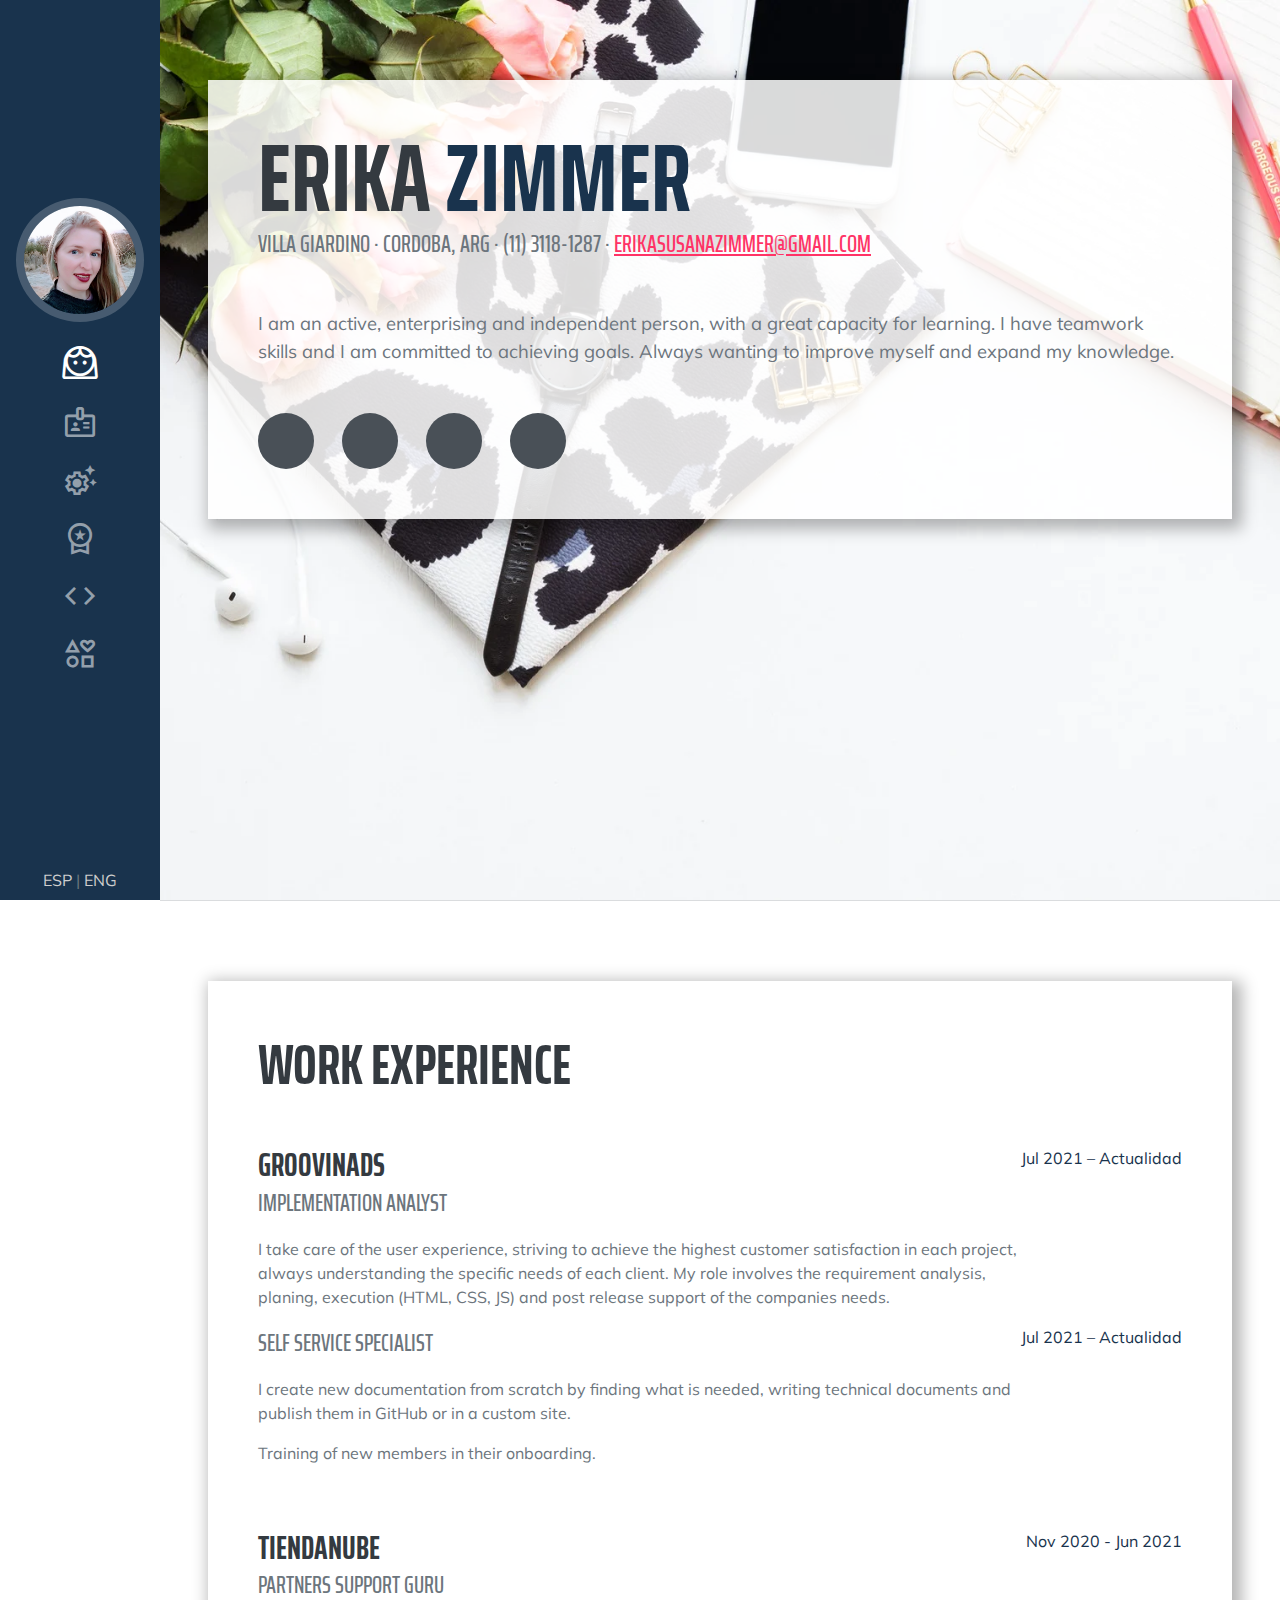
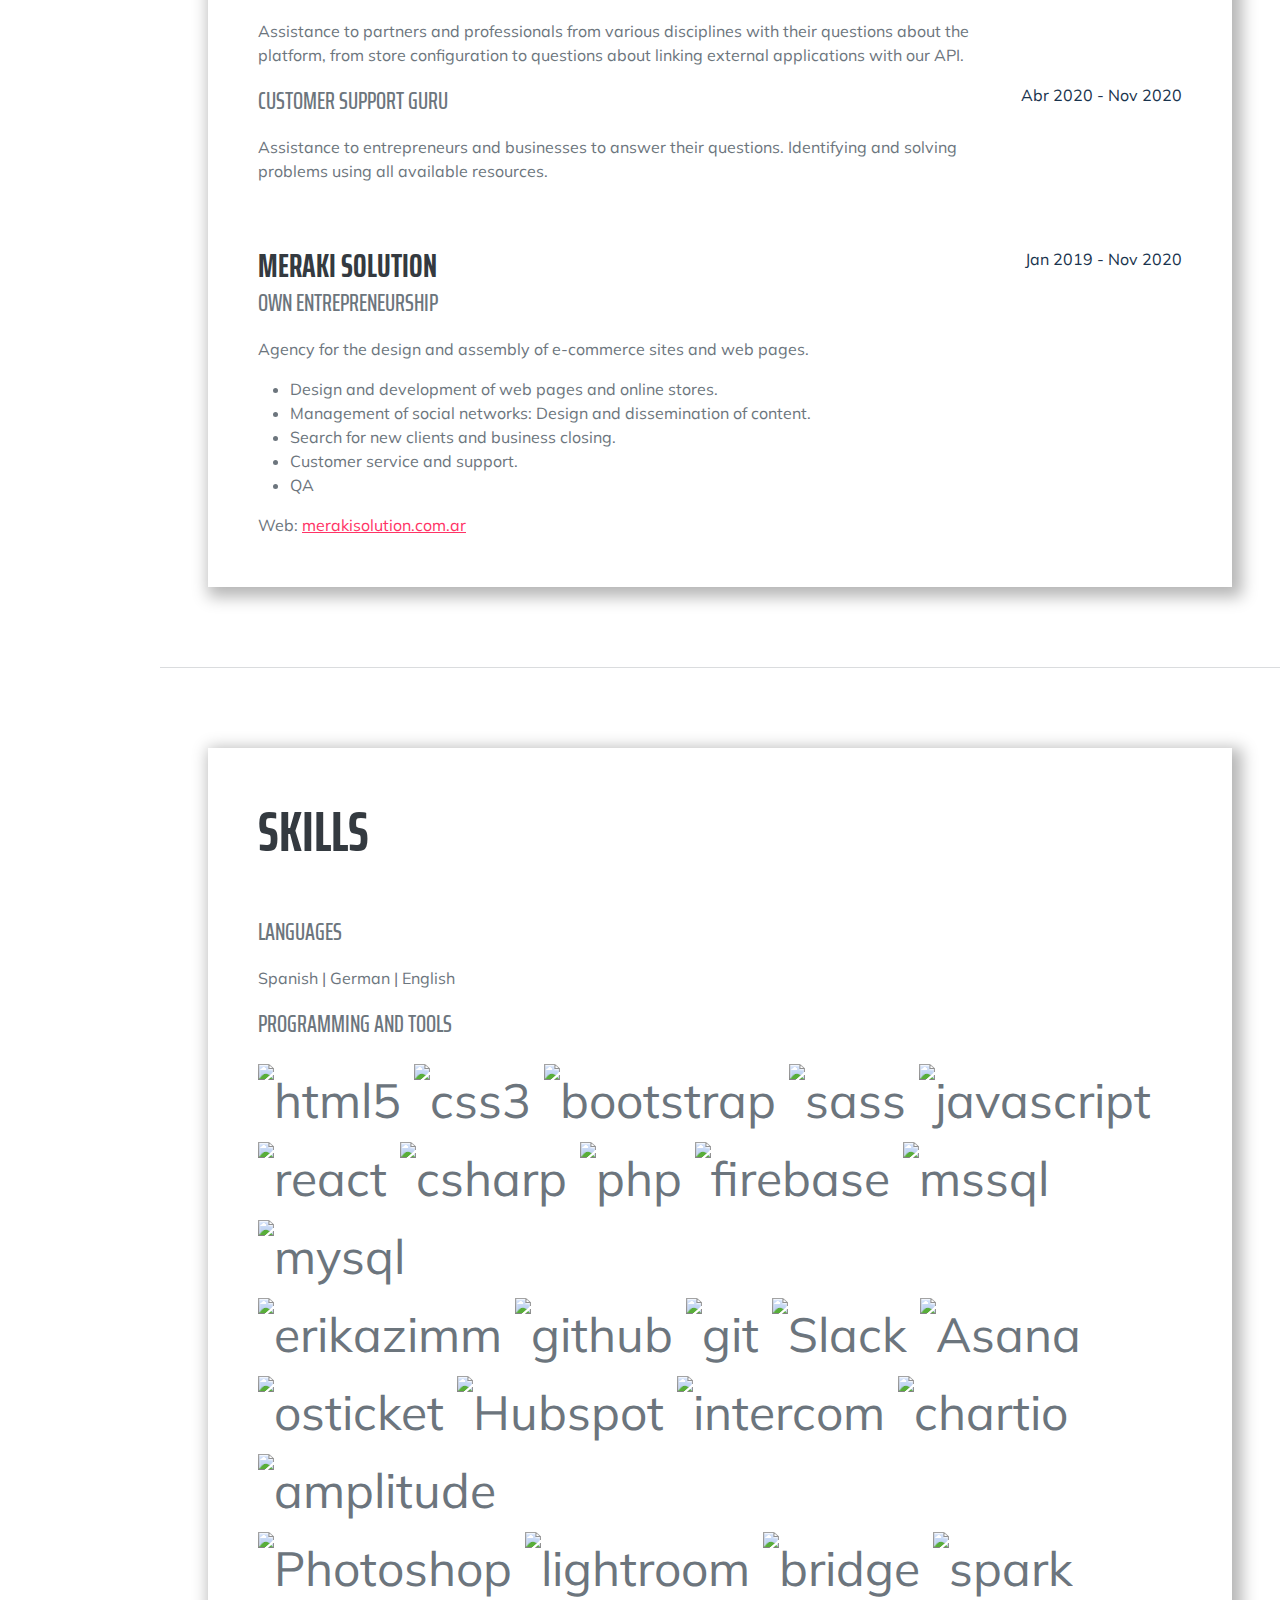
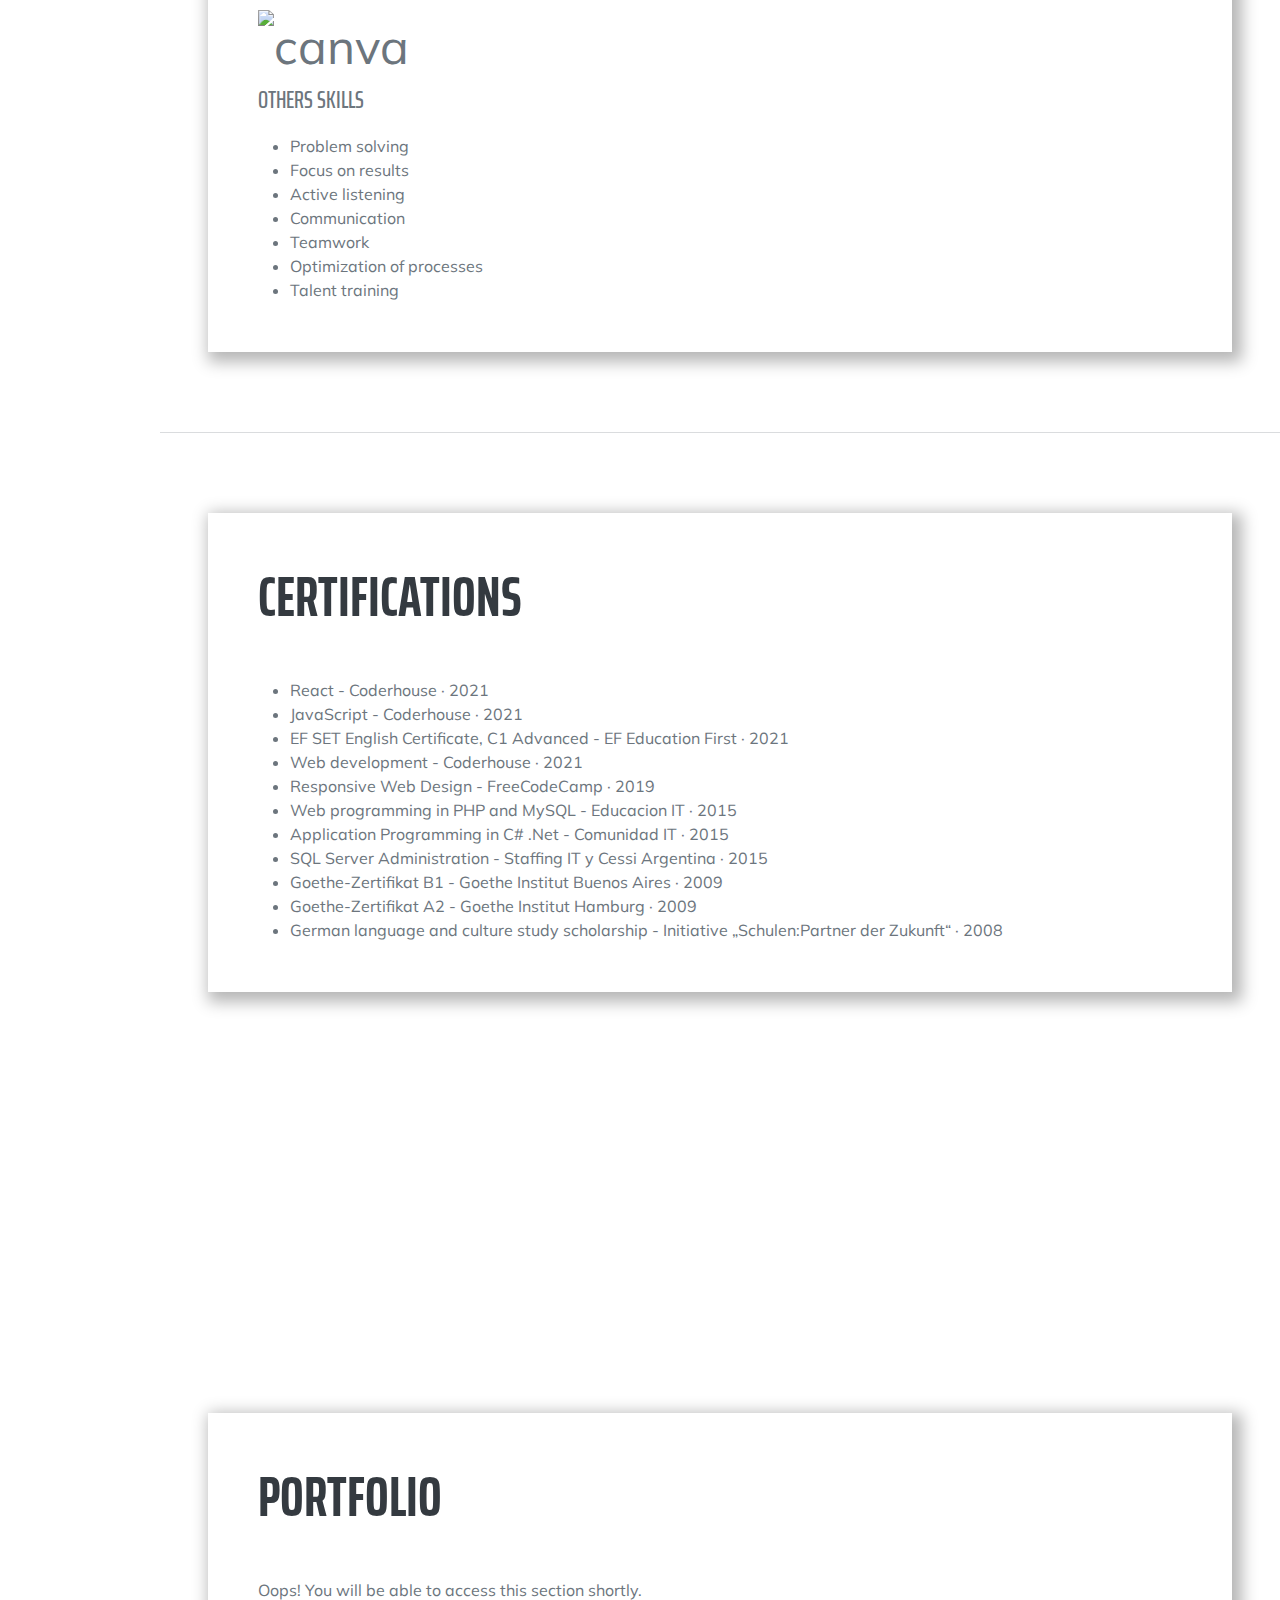
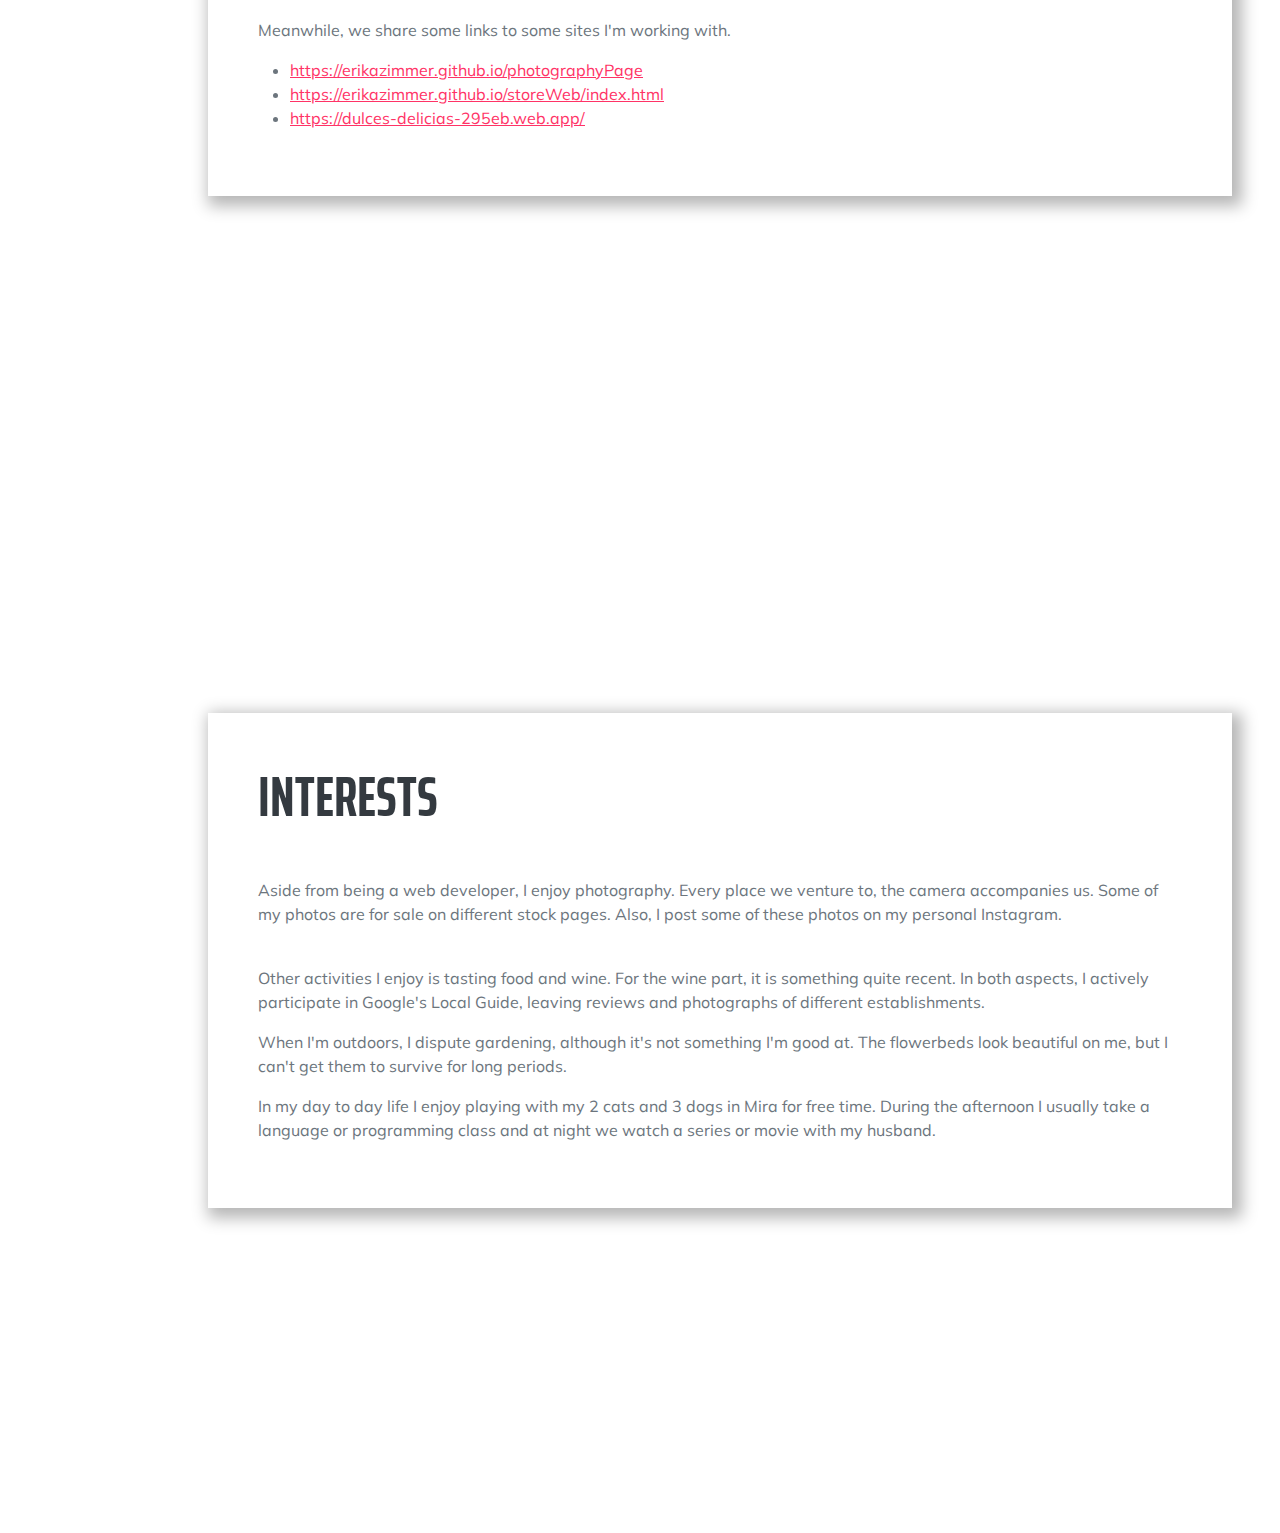
==== index-eng.html @ 63c05458 "Creando el proyecto" ====
<!DOCTYPE html>
<html lang="en">
    <head>
        <meta charset="utf-8" />
        <meta name="viewport" content="width=device-width, initial-scale=1, shrink-to-fit=no" />
        <meta name="description" content="" />
        <meta name="author" content="" />
        <title>Erika Zimmer Resume</title>
        <link rel="icon" type="image/x-icon" href="assets/img/favicon.ico" />
        <!-- Font Awesome icons (free version)-->
        <script src="https://use.fontawesome.com/releases/v6.1.0/js/all.js" crossorigin="anonymous"></script>
        <!-- Google fonts-->
        <link href="https://fonts.googleapis.com/css?family=Saira+Extra+Condensed:500,700" rel="stylesheet" type="text/css" />
        <link href="https://fonts.googleapis.com/css?family=Muli:400,400i,800,800i" rel="stylesheet" type="text/css" />
        <!-- Core theme CSS (includes Bootstrap)-->
        <link href="https://cdn.jsdelivr.net/npm/bootstrap@5.0.2/dist/css/bootstrap.min.css" rel="stylesheet" integrity="sha384-EVSTQN3/azprG1Anm3QDgpJLIm9Nao0Yz1ztcQTwFspd3yD65VohhpuuCOmLASjC" crossorigin="anonymous">
        <link href="css/styles.css" rel="stylesheet" />
        <!-- Google Material Symbols -->
        <link rel="stylesheet" href="https://fonts.googleapis.com/css2?family=Material+Symbols+Outlined:opsz,wght,FILL,GRAD@20..48,100..700,0..1,-50..200" />
    </head>
    <body id="page-top">
        <!-- Navigation-->
        <nav class="navbar navbar-expand-lg navbar-dark bg-primary fixed-top" id="sideNav">
            <a class="navbar-brand js-scroll-trigger" href="#page-top">
                <span class="d-block d-lg-none">Erika Zimmer</span>
                <span class="d-none d-lg-block"><img class="img-fluid img-profile rounded-circle mx-auto mb-2" src="assets/img/profile.jpg" alt="..." /></span>
            </a>
            <button class="navbar-toggler" type="button" data-bs-toggle="collapse" data-bs-target="#navbarResponsive" aria-controls="navbarResponsive" aria-expanded="false" aria-label="Toggle navigation"><span class="navbar-toggler-icon"></span></button>
            <div class="collapse navbar-collapse" id="navbarResponsive">
                <ul class="navbar-nav">
                    <li class="nav-item "><a class="nav-link js-scroll-trigger" href="#about">
                        <span class="material-symbols-outlined " alt="Sobre mi" data-bs-toggle="tooltip" data-bs-placement="right" title="Principal info">face_3</span>
                    </a></li>
                    <li class="nav-item"><a class="nav-link js-scroll-trigger" href="#experience">
                        <span class="material-symbols-outlined" alt="Experiencia" data-bs-toggle="tooltip" data-bs-placement="right" title="Experiencia">badge</span>
                    </a></li>
                    <li class="nav-item"><a class="nav-link js-scroll-trigger" href="#skills">
                        <span class="material-symbols-outlined" alt="Skills" data-bs-toggle="tooltip" data-bs-placement="right" title="Skills">settings_suggest</span>
                    </a></li>
                    <li class="nav-item"><a class="nav-link js-scroll-trigger" href="#awards">
                        <span class="material-symbols-outlined" alt="Certificaciones" data-bs-toggle="tooltip" data-bs-placement="right" title="Certificaciones">workspace_premium</span>
                    </a></li>
                    <li class="nav-item"><a class="nav-link js-scroll-trigger" href="#portfolio">
                        <span class="material-symbols-outlined" alt="Portfolio" data-bs-toggle="tooltip" data-bs-placement="right" title="Portfolio">code</span>
                    </a></li>
                    <li class="nav-item"><a class="nav-link js-scroll-trigger" href="#interests">
                        <span class="material-symbols-outlined" alt="Intereses" data-bs-toggle="tooltip" data-bs-placement="right" title="Intereses">interests</span>
                    </a></li>
                </ul>
            </div>
            <div><a class="languageLink" href="../index.html">ESP</a> | <a class="languageLink" href="index-eng.html">ENG</a></div>
        </nav>
        <!-- Page Content-->
        <div class="container-fluid p-0">
            <!-- About-->
            <section class="resume-section" id="about">
                <div class="resume-section-content">
                    <h1 class="mb-0">
                        Erika
                        <span class="text-primary">Zimmer</span>
                    </h1>
                    <div class="subheading mb-5">
                        Villa Giardino · Cordoba, ARG · (11) 3118-1287 ·
                        <a href="mailto:name@email.com">erikasusanazimmer@gmail.com</a>
                    </div>
                    <p class="lead mb-5">I am an active, enterprising and independent person, with a great capacity for learning. I have teamwork skills and I am committed to achieving goals. Always wanting to improve myself and expand my knowledge.</p>
                    <div class="social-icons">
                        <a class="social-icon" href="https://www.linkedin.com/in/erika-zimmer-132949a2/" target="_blank"><i class="fab fa-linkedin-in"></i></a>
                        <a class="social-icon" href="https://github.com/ErikaZimmer" target="_blank"><i class="fab fa-github"></i></a>
                        <a class="social-icon" href="https://www.facebook.com/erikazimm" target="_blank"><i class="fab fa-facebook-f"></i></a>
                        <a class="social-icon" href="https://www.instagram.com/zimmererika/" target="_blank"><i class="fab fa-instagram"></i></a>
                    </div>
                </div>
            </section>
            <hr class="m-0" />
            <!-- Experience-->
            <section class="resume-section" id="experience">
                <div class="resume-section-content">
                    <h2 class="mb-5">Work experience</h2>
                    <div class="d-flex flex-column flex-md-row justify-content-between">
                        <div class="flex-grow-1">
                            <h3 class="mb-0">GroovinAds </h3>
                            <div class="subheading mb-3">Implementation Analyst</div>
                            <p>I take care of the user experience, striving to achieve the highest customer satisfaction in each project, always understanding the specific needs of each client. My role involves the requirement analysis, planing, execution (HTML, CSS, JS) and post release support of the companies needs. </p>
                        </div>
                        <div class="flex-shrink-0"><span class="text-primary">Jul 2021 – Actualidad</span></div>
                    </div>
                    <div class="d-flex flex-column flex-md-row justify-content-between mb-5">
                        <div class="flex-grow-1">
                            <div class="subheading mb-3">Self Service Specialist</div>
                            <p>I create new documentation from scratch by finding what is needed, writing technical documents and publish them in GitHub or in a custom site. </p>
                            <p>Training of new members in their onboarding.</p>
                        </div>
                        <div class="flex-shrink-0"><span class="text-primary">Jul 2021 – Actualidad</span></div>
                    </div>
                    <div class="d-flex flex-column flex-md-row justify-content-between">
                        <div class="flex-grow-1">
                            <h3 class="mb-0">Tiendanube</h3>
                            <div class="subheading mb-3">Partners Support Guru</div>
                            <p>Assistance to partners and professionals from various disciplines with their questions about the platform, from store configuration to questions about linking external applications with our API.</p>
                        </div>
                        <div class="flex-shrink-0"><span class="text-primary">Nov 2020 - Jun 2021</span></div>
                    </div>
                    <div class="d-flex flex-column flex-md-row justify-content-between mb-5">
                        <div class="flex-grow-1">
                            <div class="subheading mb-3">Customer Support Guru</div>
                            <p>Assistance to entrepreneurs and businesses to answer their questions. Identifying and solving problems using all available resources.</p>
                        </div>
                        <div class="flex-shrink-0"><span class="text-primary">Abr 2020 - Nov 2020</span></div>
                    </div>
                    <div class="d-flex flex-column flex-md-row justify-content-between">
                        <div class="flex-grow-1">
                            <h3 class="mb-0">Meraki Solution</h3>
                            <div class="subheading mb-3">Own entrepreneurship</div>
                            <p>Agency for the design and assembly of e-commerce sites and web pages.</p>
                            <ul>
                                <li>Design and development of web pages and online stores.</li>
                                <li>Management of social networks: Design and dissemination of content.</li>
                                <li>Search for new clients and business closing.</li>
                                <li>Customer service and support.</li>
                                <li>QA</li>
                            </ul>
                            <span>Web: <a href="https://www.merakisolution.com.ar/" target="_blank">merakisolution.com.ar</a></span>
                        </div>
                        <div class="flex-shrink-0"><span class="text-primary">Jan 2019 - Nov 2020</span></div>
                    </div>
                </div>
            </section>
            <hr class="m-0" />
            <!-- Skills-->
            <section class="resume-section" id="skills">
                <div class="resume-section-content">
                    <h2 class="mb-5">Skills</h2>
                    <div class="subheading mb-3">Languages</div>
                        <ul class="list-inline">
                            <p>Spanish | German | English</p>
                        </ul>
                    <div class="subheading mb-3">Programming and tools</div>
                    <div class="list-inline dev-icons">
                        <img src="https://raw.githubusercontent.com/devicons/devicon/master/icons/html5/html5-original-wordmark.svg" alt="html5" width="40" height="40"/>
                        <img src="https://raw.githubusercontent.com/devicons/devicon/master/icons/css3/css3-original-wordmark.svg" alt="css3" width="40" height="40"/>
                        <img src="https://raw.githubusercontent.com/devicons/devicon/master/icons/bootstrap/bootstrap-plain-wordmark.svg" alt="bootstrap" width="40" height="40"/>
                        <img src="https://raw.githubusercontent.com/devicons/devicon/master/icons/sass/sass-original.svg" alt="sass" width="40" height="40"/>
                        <img src="https://raw.githubusercontent.com/devicons/devicon/master/icons/javascript/javascript-original.svg" alt="javascript" width="40" height="40"/>
                        <img src="https://raw.githubusercontent.com/devicons/devicon/master/icons/react/react-original-wordmark.svg" alt="react" width="40" height="40"/> 
                        <img src="https://raw.githubusercontent.com/devicons/devicon/master/icons/csharp/csharp-original.svg" alt="csharp" width="40" height="40"/> 
                        <img src="https://raw.githubusercontent.com/devicons/devicon/master/icons/php/php-original.svg" alt="php" width="40" height="40"/> 
                        <img src="https://www.vectorlogo.zone/logos/firebase/firebase-icon.svg" alt="firebase" width="40" height="40"/> 
                        <img src="https://www.svgrepo.com/show/303229/microsoft-sql-server-logo.svg" alt="mssql" width="40" height="40"/> 
                        <img src="https://raw.githubusercontent.com/devicons/devicon/master/icons/mysql/mysql-original-wordmark.svg" alt="mysql" width="40" height="40"/> 
                        <br>
                        <img src="https://raw.githubusercontent.com/rahuldkjain/github-profile-readme-generator/master/src/images/icons/Social/codepen.svg" alt="erikazimm" height="40" width="40" />
                        <img src="https://user-images.githubusercontent.com/55201104/174332607-f4aaa646-4726-458a-bdec-981291ec9544.png" alt="github" width="40" height="40"/> 
                        <img src="https://www.vectorlogo.zone/logos/git-scm/git-scm-icon.svg" alt="git" width="40" height="40"/> 
                        <img src="https://a.slack-edge.com/80588/marketing/img/icons/icon_slack_hash_colored.png" alt="Slack" width="40" height="40"/> 
                        <img src="https://avatars.slack-edge.com/2021-11-01/2672890963171_7010e3c61fd59a0e601c_512.png" alt="Asana" width="40" height="40"/> 
                        <img src="https://pbs.twimg.com/profile_images/576199903421931520/iO20RxoP_400x400.png" alt="osticket" width="40" height="40"/> 
                        <img src="https://assets-global.website-files.com/6030eb20edb267a2d11d31f6/607d2a9a1c6cc6351c0f218c_hubspot-1.svg" alt="Hubspot" width="40" height="40"/> 
                        <img src="https://www.intercom.com/_next/static/images/intercom-logo-7b36b3b2916d7eaacad8cbcec92ead24.png" alt="intercom" width="40" height="40"/> 
                        <img src="http://chartio.com/logo/icon.svg" alt="chartio" width="40" height="40"/> 
                        <img src="https://www.martechforum.com/wp-content/uploads/2016/10/amplitude-300x300.png" alt="amplitude" width="40" height="40"/> 
                        <br>
                        <img src="https://user-images.githubusercontent.com/55201104/174332644-3e0d1370-39b9-4473-90ac-2a3789a02784.png" alt="Photoshop" width="40" height="40"/> 
                        <img src="https://user-images.githubusercontent.com/55201104/174332795-9bb3ec1d-d06d-44dd-b03d-c94a73b13362.png" alt="lightroom" width="40" height="40"/> 
                        <img src="https://user-images.githubusercontent.com/55201104/174332849-b6282ac0-e4cb-47b5-b572-b6460fbb8d1d.png" alt="bridge" width="40" height="40"/> 
                        <img src="https://user-images.githubusercontent.com/55201104/174332922-a31c4aea-6821-4806-871d-4162dddf47d5.png" alt="spark" width="40" height="40"/> 
                        <img src="https://static.canva.com/static/images/android-192x192-2.png" alt="canva" width="40" height="40"/> 
                    </div>
                    <div class="subheading mb-3">Others Skills</div>
                    <ul class="fa-ul mb-0">
                        <li>
                            <span class="fa-li"><i class="fas fa-check"></i></span>
                            Problem solving
                        </li>
                        <li>
                            <span class="fa-li"><i class="fas fa-check"></i></span>
                            Focus on results
                        </li>
                        <li>
                            <span class="fa-li"><i class="fas fa-check"></i></span>
                            Active listening
                        </li>
                        <li>
                            <span class="fa-li"><i class="fas fa-check"></i></span>
                            Communication
                        </li>
                        <li>
                            <span class="fa-li"><i class="fas fa-check"></i></span>
                            Teamwork
                        </li>
                        <li>
                            <span class="fa-li"><i class="fas fa-check"></i></span>
                            Optimization of processes
                        </li>
                        <li>
                            <span class="fa-li"><i class="fas fa-check"></i></span>
                            Talent training
                        </li>
                    </ul>
                </div>
            </section>
            <hr class="m-0" />
            <!-- Awards-->
            <section class="resume-section" id="awards">
                <div class="resume-section-content">
                    <h2 class="mb-5">Certifications</h2>
                    <ul class="fa-ul mb-0">
                        </li>
                        <li>
                            <span class="fa-li"><i class="fas fa-trophy text-warning"></i></span>
                            React - Coderhouse · 2021 
                        </li>
                        <li>
                            <span class="fa-li"><i class="fas fa-trophy text-warning"></i></span>
                            JavaScript - Coderhouse · 2021 
                        </li>
                        <li>
                            <span class="fa-li"><i class="fas fa-trophy text-warning"></i></span>
                            EF SET English Certificate, C1 Advanced - EF Education First · 2021
                        </li>
                        <li>
                            <span class="fa-li"><i class="fas fa-trophy text-warning"></i></span>
                            Web development - Coderhouse · 2021 
                        </li>
                        <li>
                            <span class="fa-li"><i class="fas fa-trophy text-warning"></i></span>
                            Responsive Web Design - FreeCodeCamp · 2019
                        </li>
                        <li>
                            <span class="fa-li"><i class="fas fa-trophy text-warning"></i></span>
                            Web programming in PHP and MySQL - Educacion IT · 2015
                        </li>
                        <li>
                            <span class="fa-li"><i class="fas fa-trophy text-warning"></i></span>
                            Application Programming in C# .Net - Comunidad IT · 2015
                        </li>
                        <li>
                            <span class="fa-li"><i class="fas fa-trophy text-warning"></i></span>
                            SQL Server Administration - Staffing IT y Cessi Argentina · 2015
                        </li>
                        <li>
                            <span class="fa-li"><i class="fas fa-trophy text-warning"></i></span>
                            Goethe-Zertifikat B1 - Goethe Institut Buenos Aires · 2009
                        </li>
                        <li>
                            <span class="fa-li"><i class="fas fa-trophy text-warning"></i></span>
                            Goethe-Zertifikat A2 - Goethe Institut Hamburg · 2009
                        </li>
                        <li>
                            <span class="fa-li"><i class="fas fa-trophy text-warning"></i></span>
                            German language and culture study scholarship - Initiative „Schulen:Partner der Zukunft“ · 2008
                        </li>
                    </ul>
                </div>
            </section>
            <!-- Portfolio-->
            <section class="resume-section" id="portfolio">
                <div class="resume-section-content">
                    <h2 class="mb-5">Portfolio</h2>
                    <p>Oops! You will be able to access this section shortly.</p>
                    <p>Meanwhile, we share some links to some sites I'm working with.</p>
                    <ul>
                        <li><a href="https://erikazimmer.github.io/photographyPage" target="_blank">https://erikazimmer.github.io/photographyPage</a></li>
                        <li><a href="https://erikazimmer.github.io/storeWeb/index.html" target="_blank">https://erikazimmer.github.io/storeWeb/index.html</a></li>
                        <li><a href="https://dulces-delicias-295eb.web.app/" target="_blank">https://dulces-delicias-295eb.web.app/</a></li>
                    </ul>
                </div>
            </section>
             <!-- Interests-->
            <section class="resume-section" id="interests">
                <div class="resume-section-content">
                    <h2 class="mb-5">Interests</h2>
                    <p>Aside from being a web developer, I enjoy photography. Every place we venture to, the camera accompanies us. Some of my photos are for sale on different stock pages. Also, I post some of these photos on my personal Instagram. <br>
                    <a href="https://www.instagram.com/zimmererika/" target="_blank" name="Instagram" rel="noopener noreferrer"><img class="social-media-icon" src="https://www.instagram.com/static/images/ico/favicon-192.png/68d99ba29cc8.png" alt="Instagram" loading="lazy" width="20" height="20"/></a> 
                    <a href="https://stock.adobe.com/es/contributor/207316495/Nahuel" target="_blank" name="Stock Adobe" rel="noopener noreferrer"><img class="social-media-icon" src="https://as.ftcdn.net/r/v1/pics/d2b855289560891b5fa6923f43f1a290ad012e5e/all/default/stock_logo_2020.svg" alt="Stock Adobe" loading="lazy" width="20" height="20"/></a>
                    <a href="https://www.shutterstock.com/es/g/nahpalet?rid=185447388" target="_blank" name="Shutterstock" rel="noopener noreferrer"><img class="social-media-icon" src="https://submit2.shutterstock.com/public/img/favicons/favicon-4d04e7276d.png" alt="Shutterstock" loading="lazy" width="20" height="20"/></a> 
                    <a href="https://www.alamy.com/search/imageresults.aspx?pl=1&plno=456968" target="_blank" name="Alamy" rel="noopener noreferrer"><img class="social-media-icon" src="https://static.alamy.com/images/icons/favicon-32x32.png" alt="Alamy" loading="lazy" width="20" height="20"/></a> 
                    <a href="https://www.dreamstime.com/nahpalet_info" target="_blank" name="Dreamstime" rel="noopener noreferrer"><img class="social-media-icon" src="https://www.dreamstime.com/favicon-144.png" alt="Dreamstime" loading="lazy" width="20" height="20"/></a> 
                    </p>
                    <p>Other activities I enjoy is tasting food and wine. For the wine part, it is something quite recent. In both aspects, I actively participate in Google's Local Guide, leaving reviews and photographs of different establishments.
                    <p>When I'm outdoors, I dispute gardening, although it's not something I'm good at. The flowerbeds look beautiful on me, but I can't get them to survive for long periods. </p>
                    <p>In my day to day life I enjoy playing with my 2 cats and 3 dogs in Mira for free time. During the afternoon I usually take a language or programming class and at night we watch a series or movie with my husband. </p>
                </div>
            </section>
        </div>
        <!-- Bootstrap core JS-->
        <script src="https://cdn.jsdelivr.net/npm/bootstrap@5.1.3/dist/js/bootstrap.bundle.min.js"></script>

        <!-- Core theme JS-->
        <script src="js/scripts.js"></script>
        <script>
            var tooltipTriggerList = [].slice.call(document.querySelectorAll('[data-bs-toggle="tooltip"]'))
            var tooltipList = tooltipTriggerList.map(function (tooltipTriggerEl) {
              return new bootstrap.Tooltip(tooltipTriggerEl)
            })
        </script>
    </body>
</html>
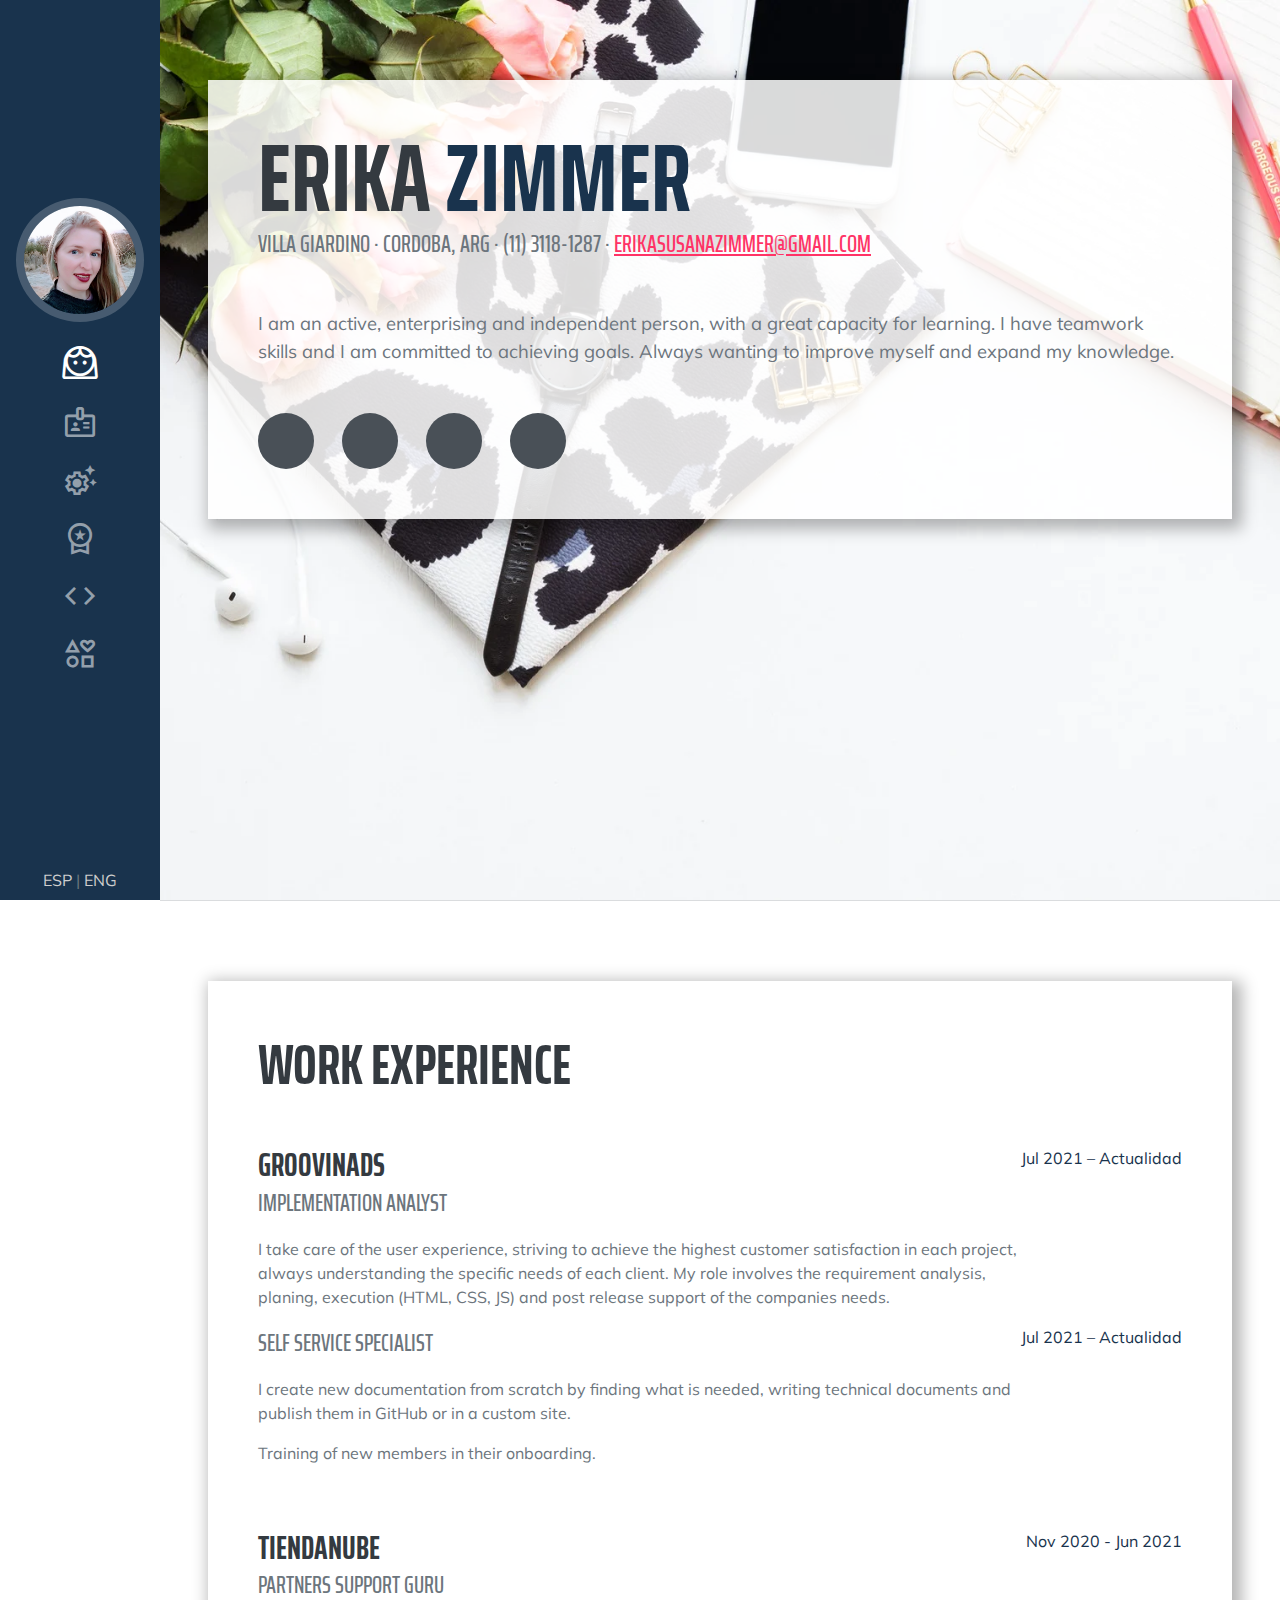
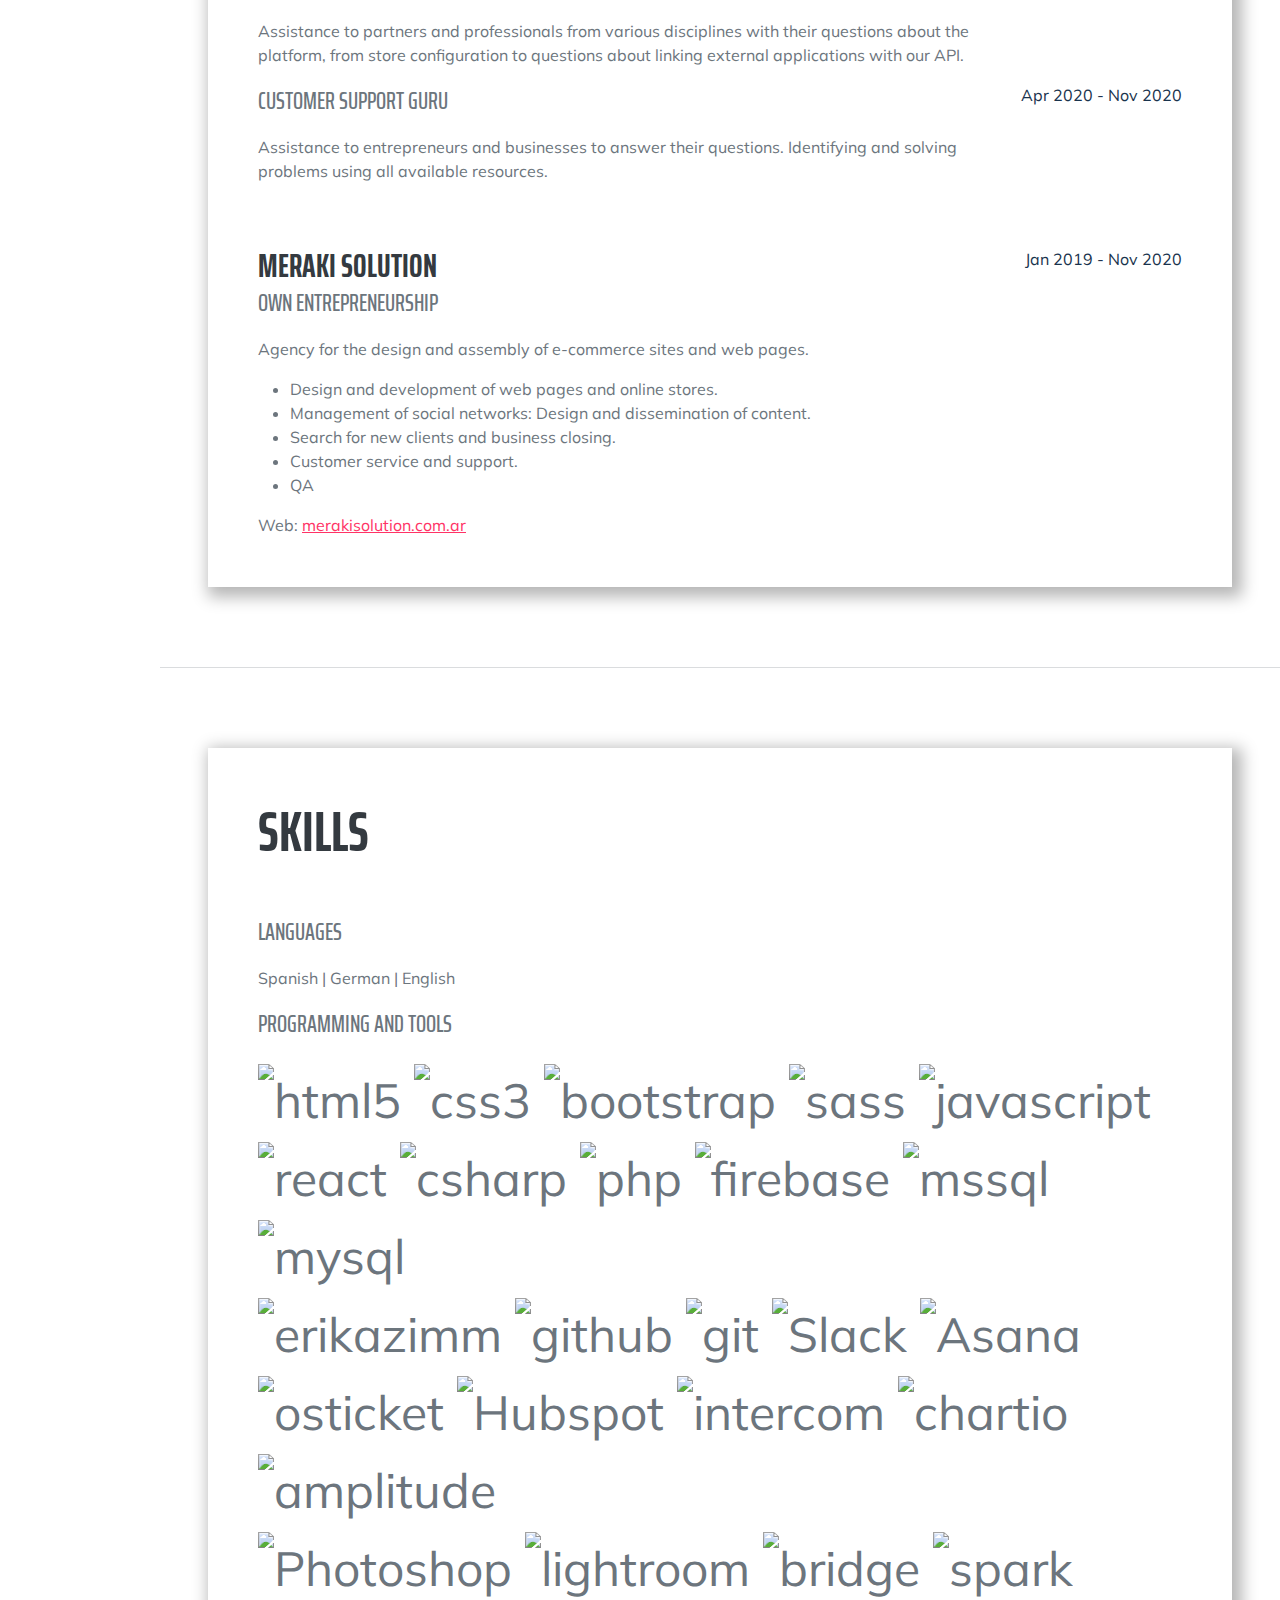
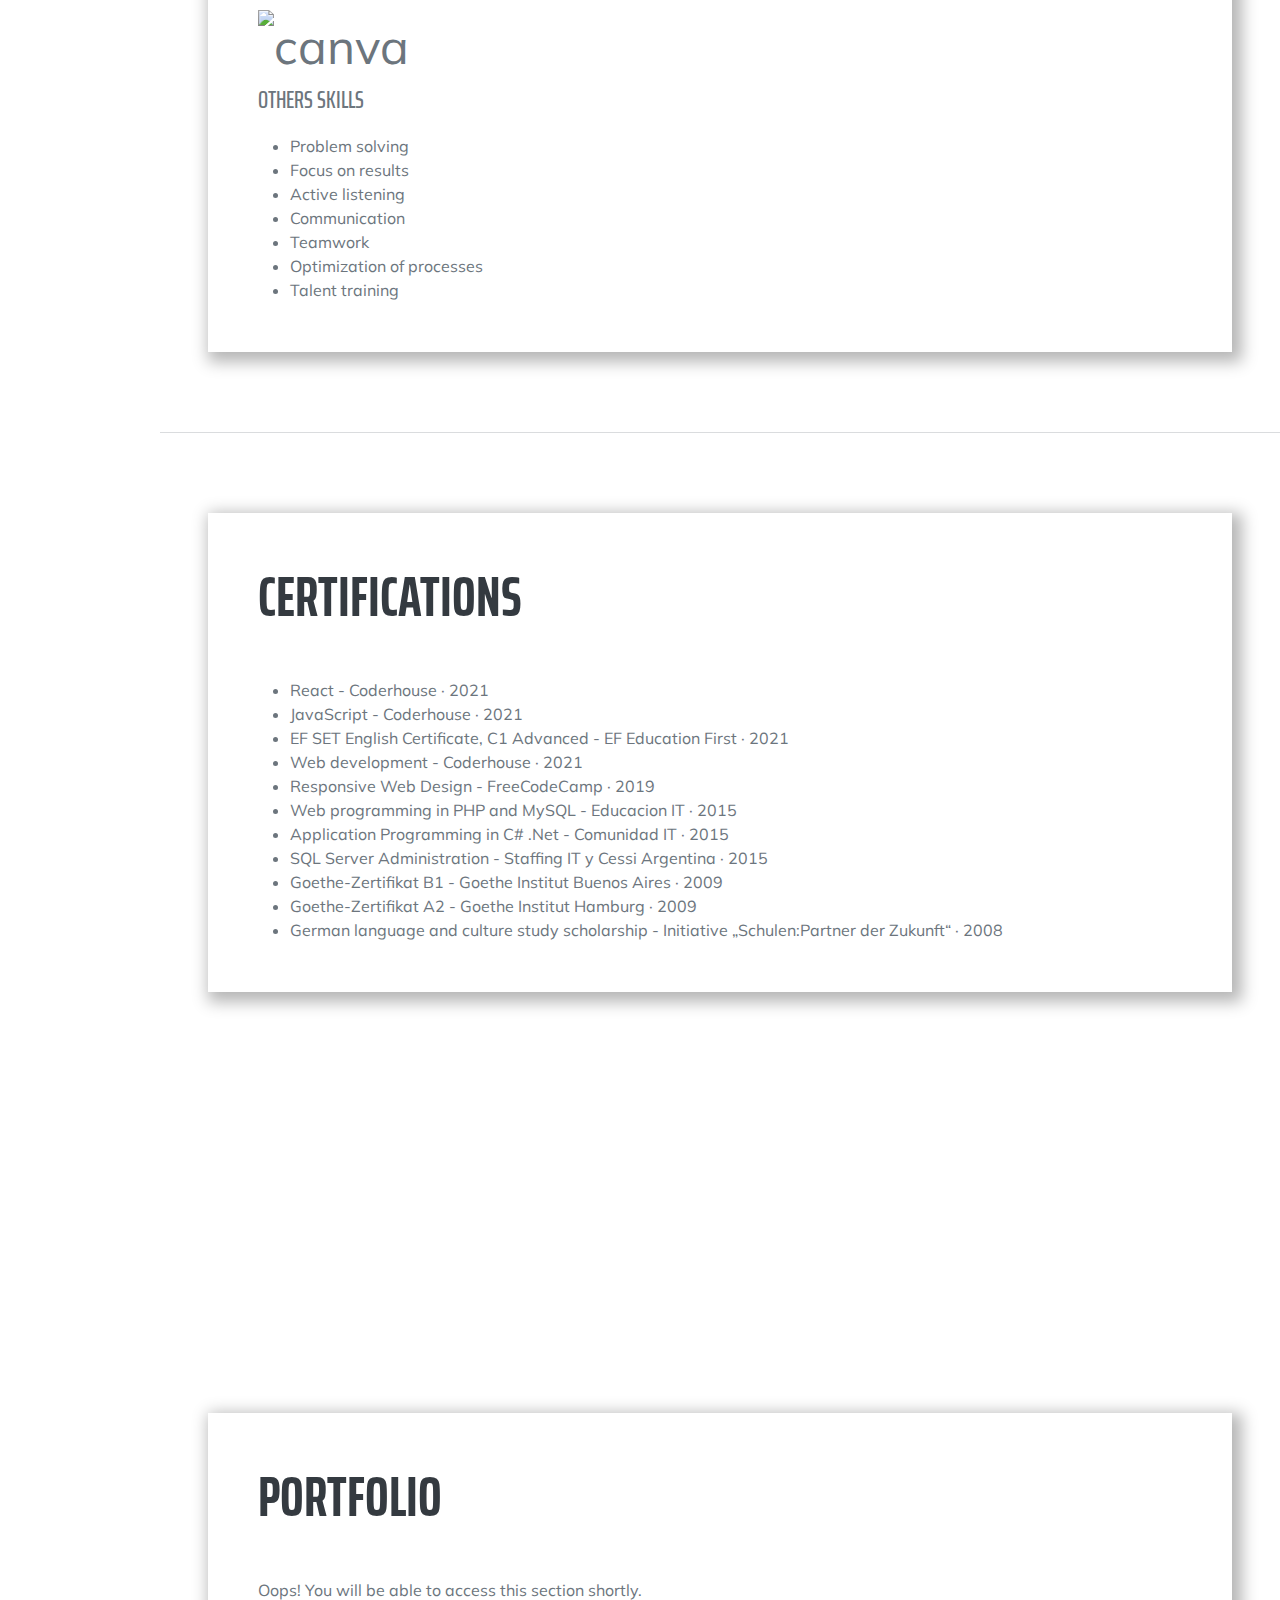
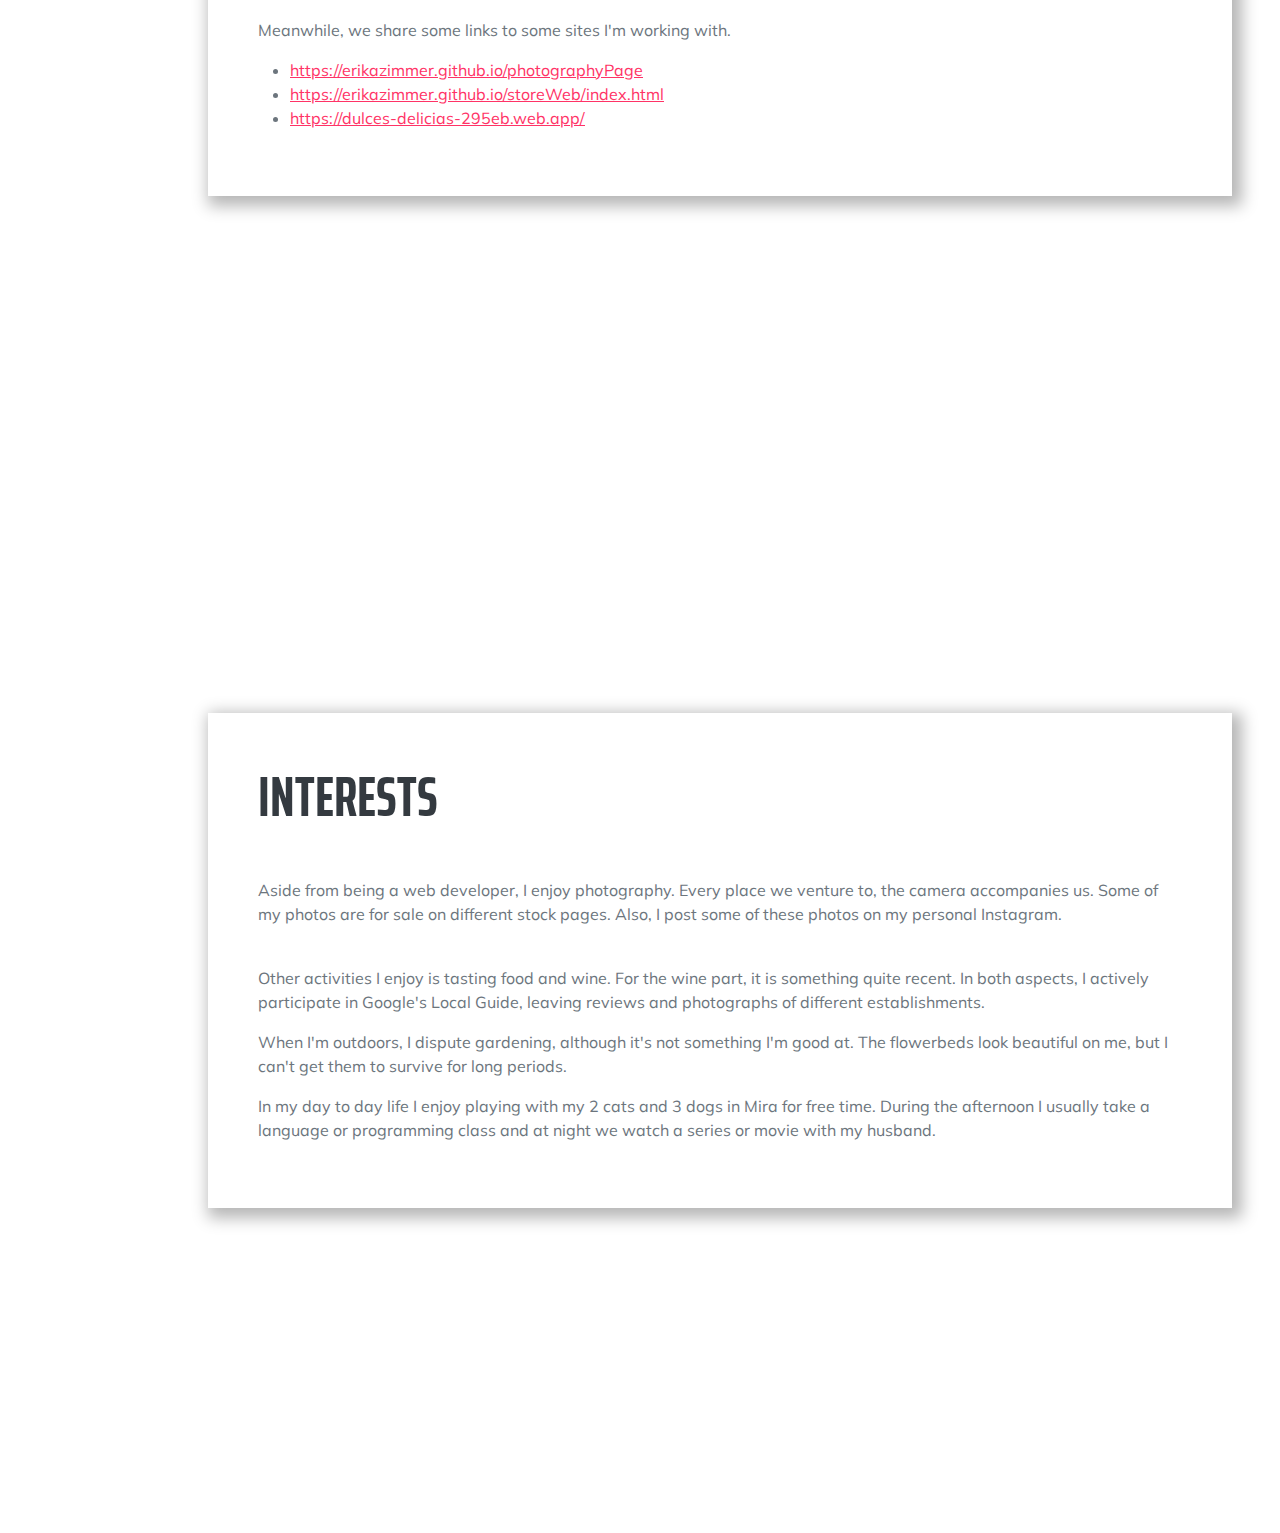
==== commit 44df3ea5: "Arreglos de idioma" ====
--- a/index-eng.html
+++ b/index-eng.html
@@ -29,26 +29,26 @@
             <div class="collapse navbar-collapse" id="navbarResponsive">
                 <ul class="navbar-nav">
                     <li class="nav-item "><a class="nav-link js-scroll-trigger" href="#about">
-                        <span class="material-symbols-outlined " alt="Sobre mi" data-bs-toggle="tooltip" data-bs-placement="right" title="Principal info">face_3</span>
+                        <span class="material-symbols-outlined " alt="Sobre mi" data-bs-toggle="tooltip" data-bs-placement="right" title="Main info">face_3</span>
                     </a></li>
                     <li class="nav-item"><a class="nav-link js-scroll-trigger" href="#experience">
-                        <span class="material-symbols-outlined" alt="Experiencia" data-bs-toggle="tooltip" data-bs-placement="right" title="Experiencia">badge</span>
+                        <span class="material-symbols-outlined" alt="Experiencia" data-bs-toggle="tooltip" data-bs-placement="right" title="Work experience">badge</span>
                     </a></li>
                     <li class="nav-item"><a class="nav-link js-scroll-trigger" href="#skills">
                         <span class="material-symbols-outlined" alt="Skills" data-bs-toggle="tooltip" data-bs-placement="right" title="Skills">settings_suggest</span>
                     </a></li>
                     <li class="nav-item"><a class="nav-link js-scroll-trigger" href="#awards">
-                        <span class="material-symbols-outlined" alt="Certificaciones" data-bs-toggle="tooltip" data-bs-placement="right" title="Certificaciones">workspace_premium</span>
+                        <span class="material-symbols-outlined" alt="Certificaciones" data-bs-toggle="tooltip" data-bs-placement="right" title="Certifications">workspace_premium</span>
                     </a></li>
                     <li class="nav-item"><a class="nav-link js-scroll-trigger" href="#portfolio">
                         <span class="material-symbols-outlined" alt="Portfolio" data-bs-toggle="tooltip" data-bs-placement="right" title="Portfolio">code</span>
                     </a></li>
                     <li class="nav-item"><a class="nav-link js-scroll-trigger" href="#interests">
-                        <span class="material-symbols-outlined" alt="Intereses" data-bs-toggle="tooltip" data-bs-placement="right" title="Intereses">interests</span>
+                        <span class="material-symbols-outlined" alt="Intereses" data-bs-toggle="tooltip" data-bs-placement="right" title="Interests">interests</span>
                     </a></li>
                 </ul>
             </div>
-            <div><a class="languageLink" href="../index.html">ESP</a> | <a class="languageLink" href="index-eng.html">ENG</a></div>
+            <div><a class="languageLink" href="index.html">ESP</a> | <a class="languageLink" href="index-eng.html">ENG</a></div>
         </nav>
         <!-- Page Content-->
         <div class="container-fluid p-0">
@@ -106,7 +106,7 @@
                             <div class="subheading mb-3">Customer Support Guru</div>
                             <p>Assistance to entrepreneurs and businesses to answer their questions. Identifying and solving problems using all available resources.</p>
                         </div>
-                        <div class="flex-shrink-0"><span class="text-primary">Abr 2020 - Nov 2020</span></div>
+                        <div class="flex-shrink-0"><span class="text-primary">Apr 2020 - Nov 2020</span></div>
                     </div>
                     <div class="d-flex flex-column flex-md-row justify-content-between">
                         <div class="flex-grow-1">
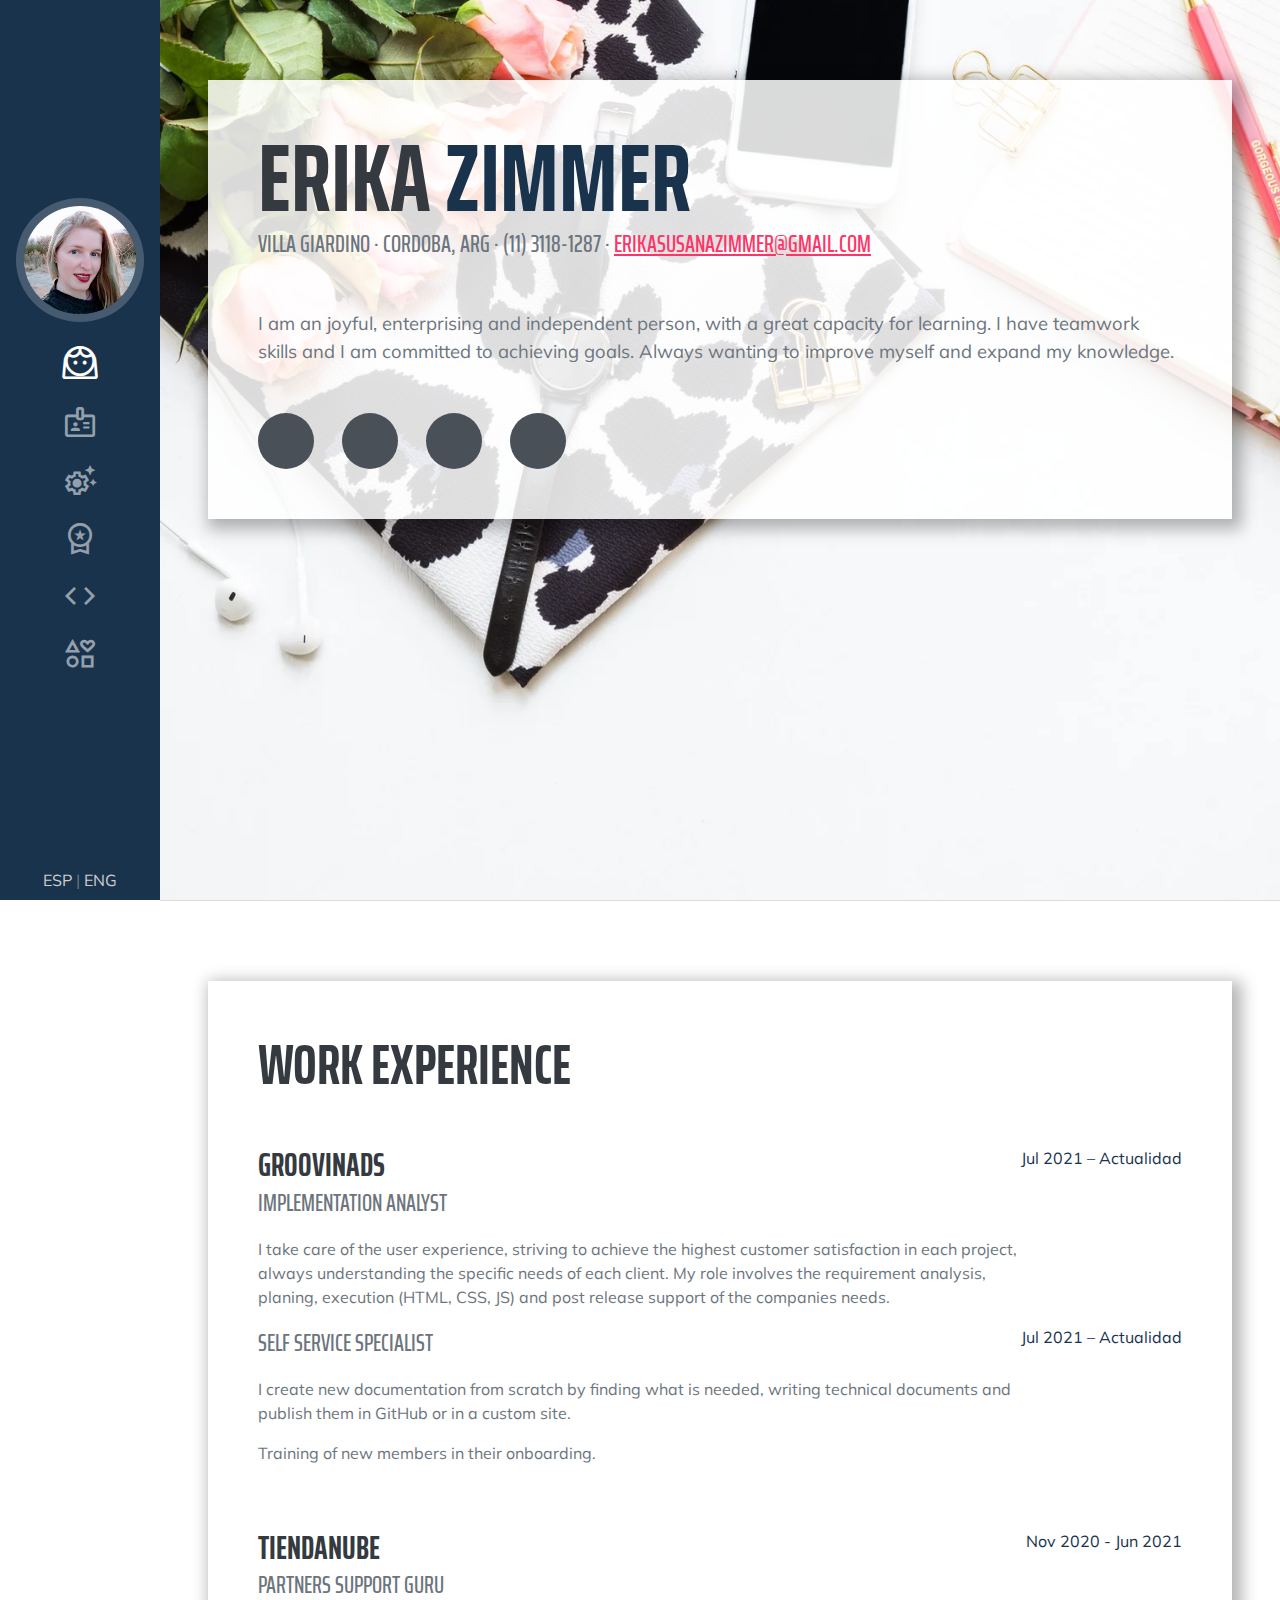
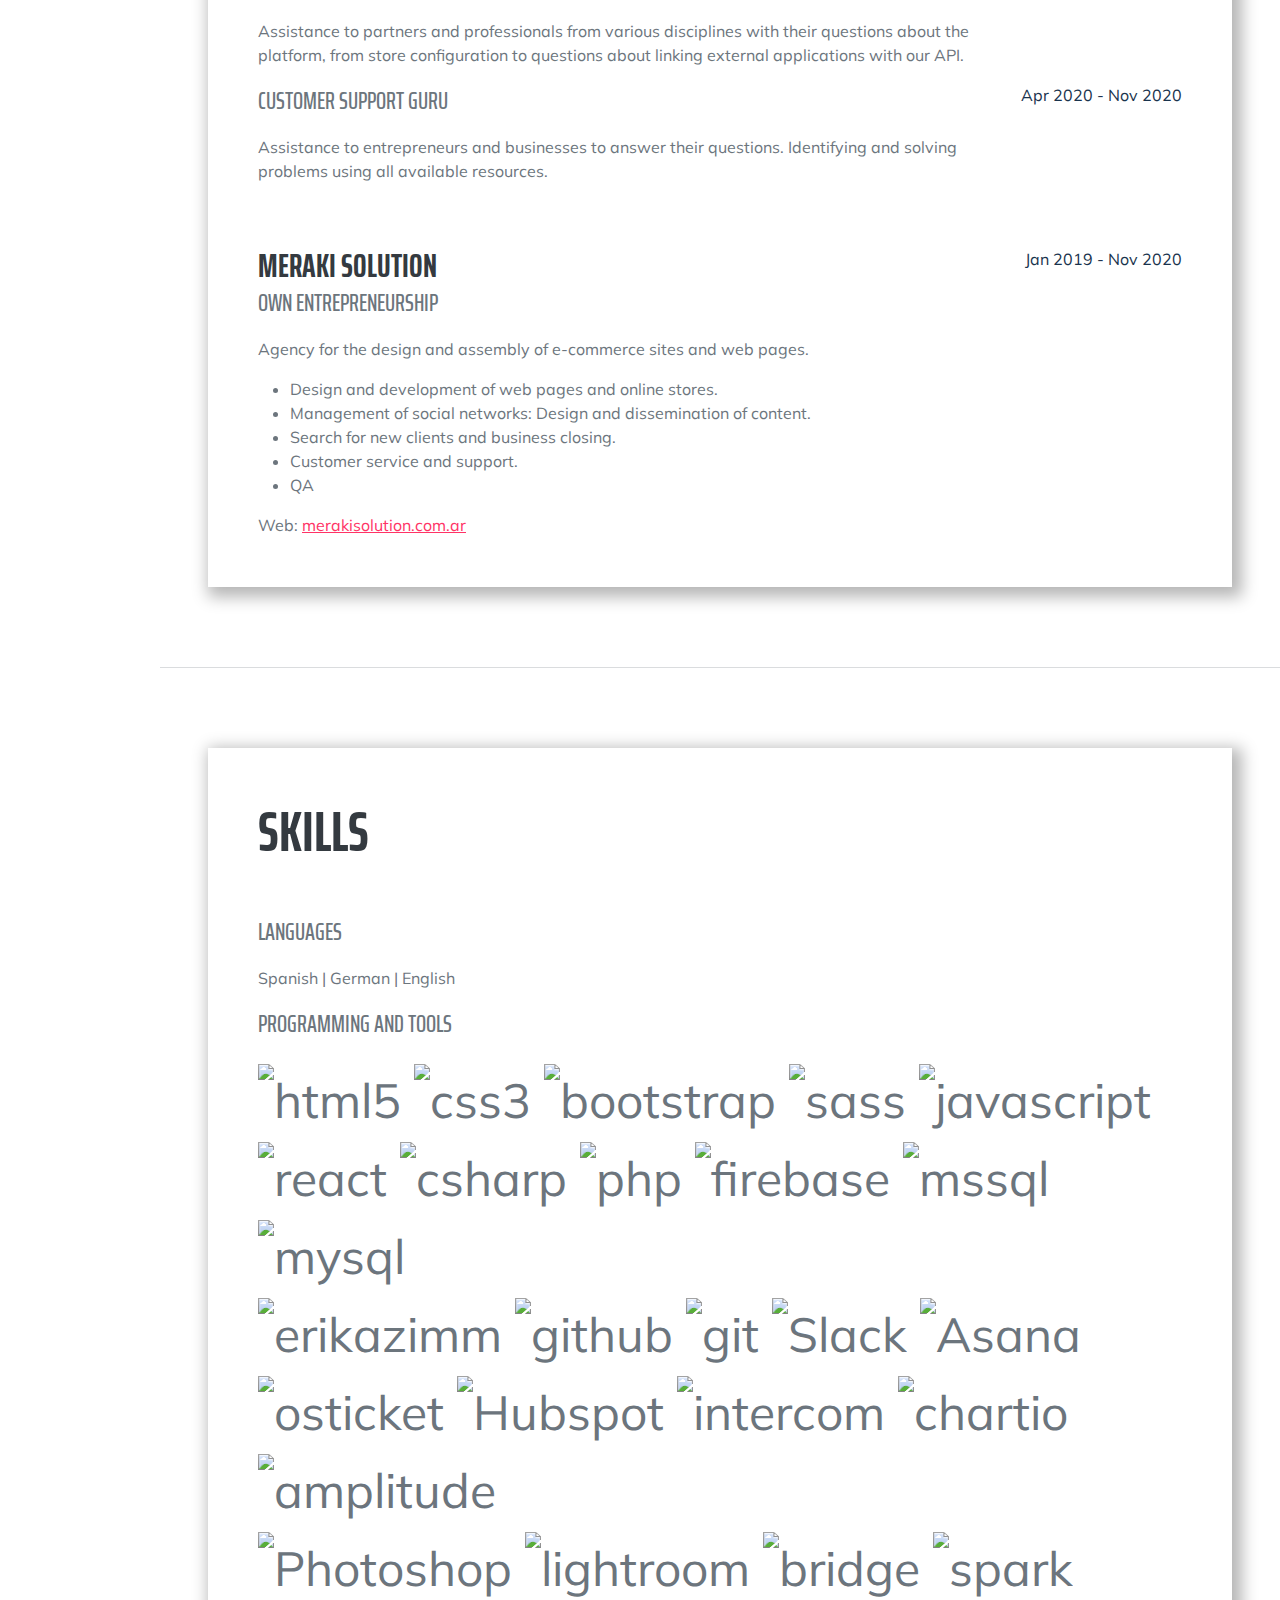
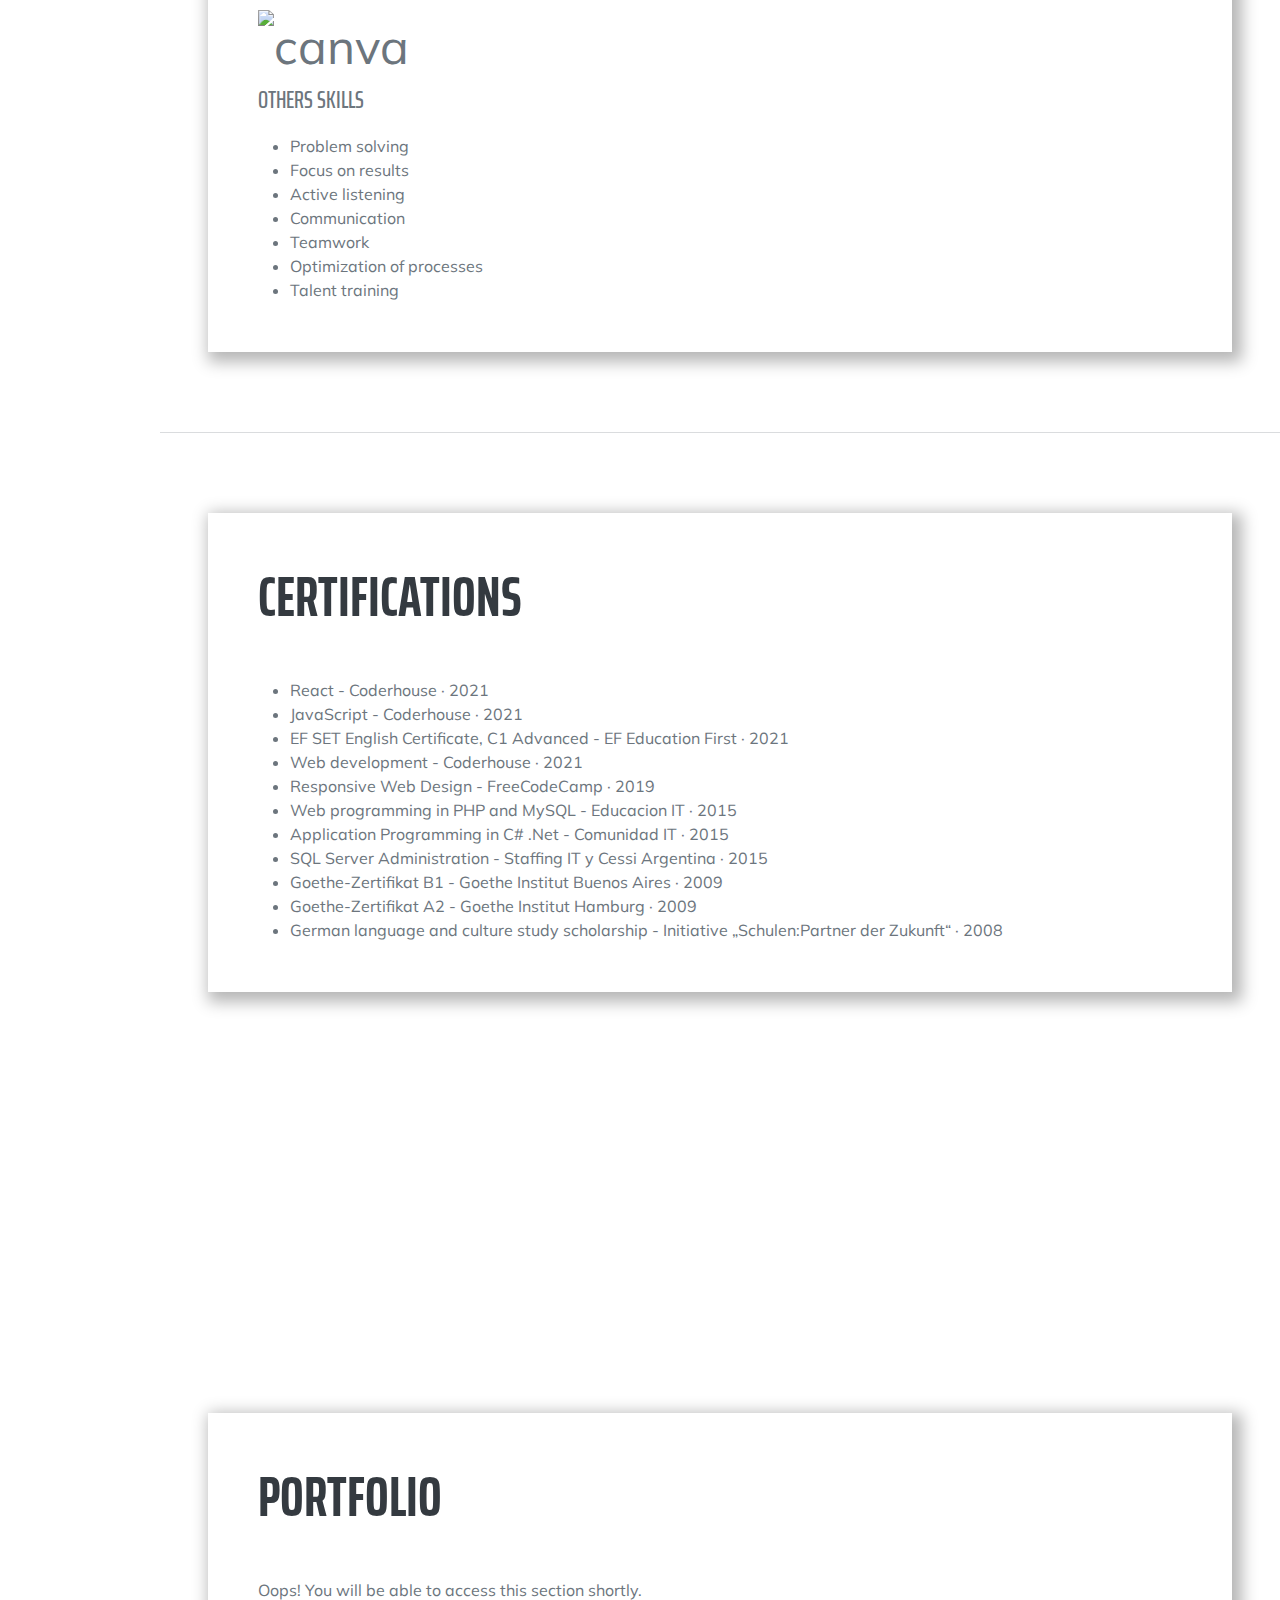
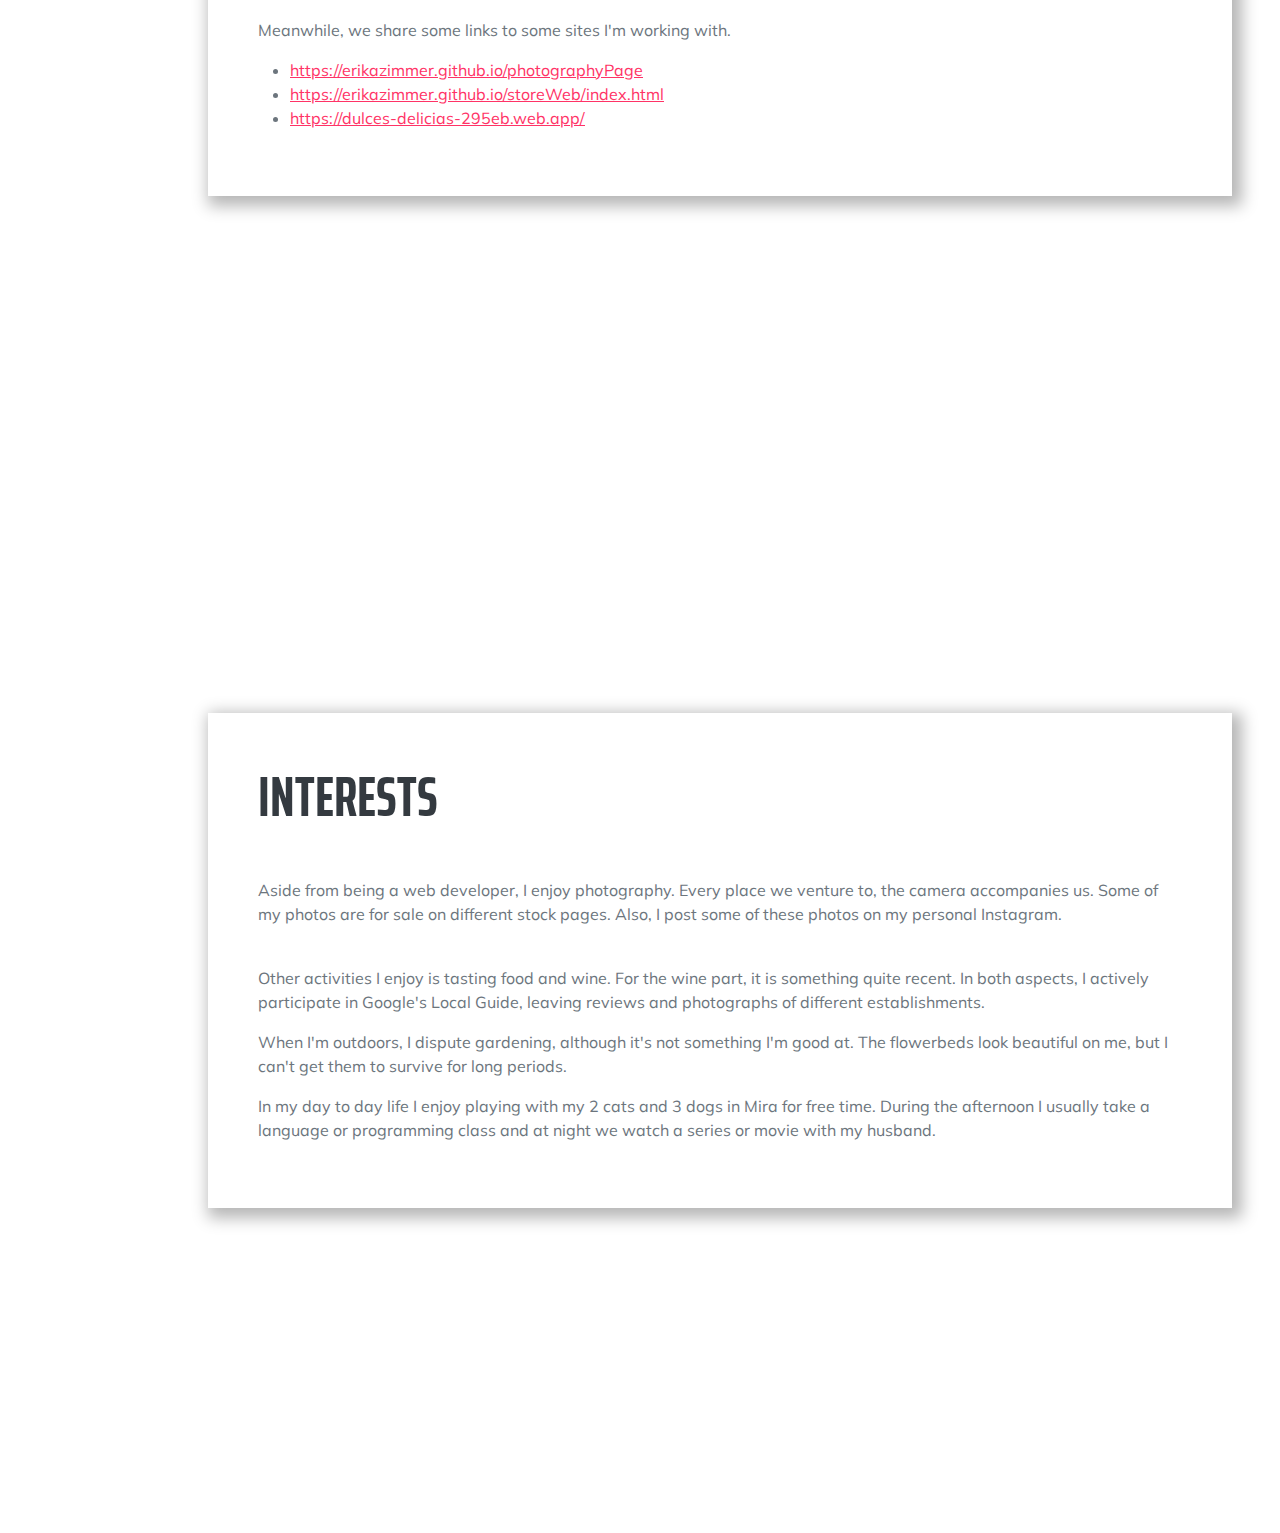
==== commit dc712005: "Add files via upload" ====
--- a/index-eng.html
+++ b/index-eng.html
@@ -63,7 +63,7 @@
                         Villa Giardino · Cordoba, ARG · (11) 3118-1287 ·
                         <a href="mailto:name@email.com">erikasusanazimmer@gmail.com</a>
                     </div>
-                    <p class="lead mb-5">I am an active, enterprising and independent person, with a great capacity for learning. I have teamwork skills and I am committed to achieving goals. Always wanting to improve myself and expand my knowledge.</p>
+                    <p class="lead mb-5">I am an joyful, enterprising and independent person, with a great capacity for learning. I have teamwork skills and I am committed to achieving goals. Always wanting to improve myself and expand my knowledge.</p>
                     <div class="social-icons">
                         <a class="social-icon" href="https://www.linkedin.com/in/erika-zimmer-132949a2/" target="_blank"><i class="fab fa-linkedin-in"></i></a>
                         <a class="social-icon" href="https://github.com/ErikaZimmer" target="_blank"><i class="fab fa-github"></i></a>
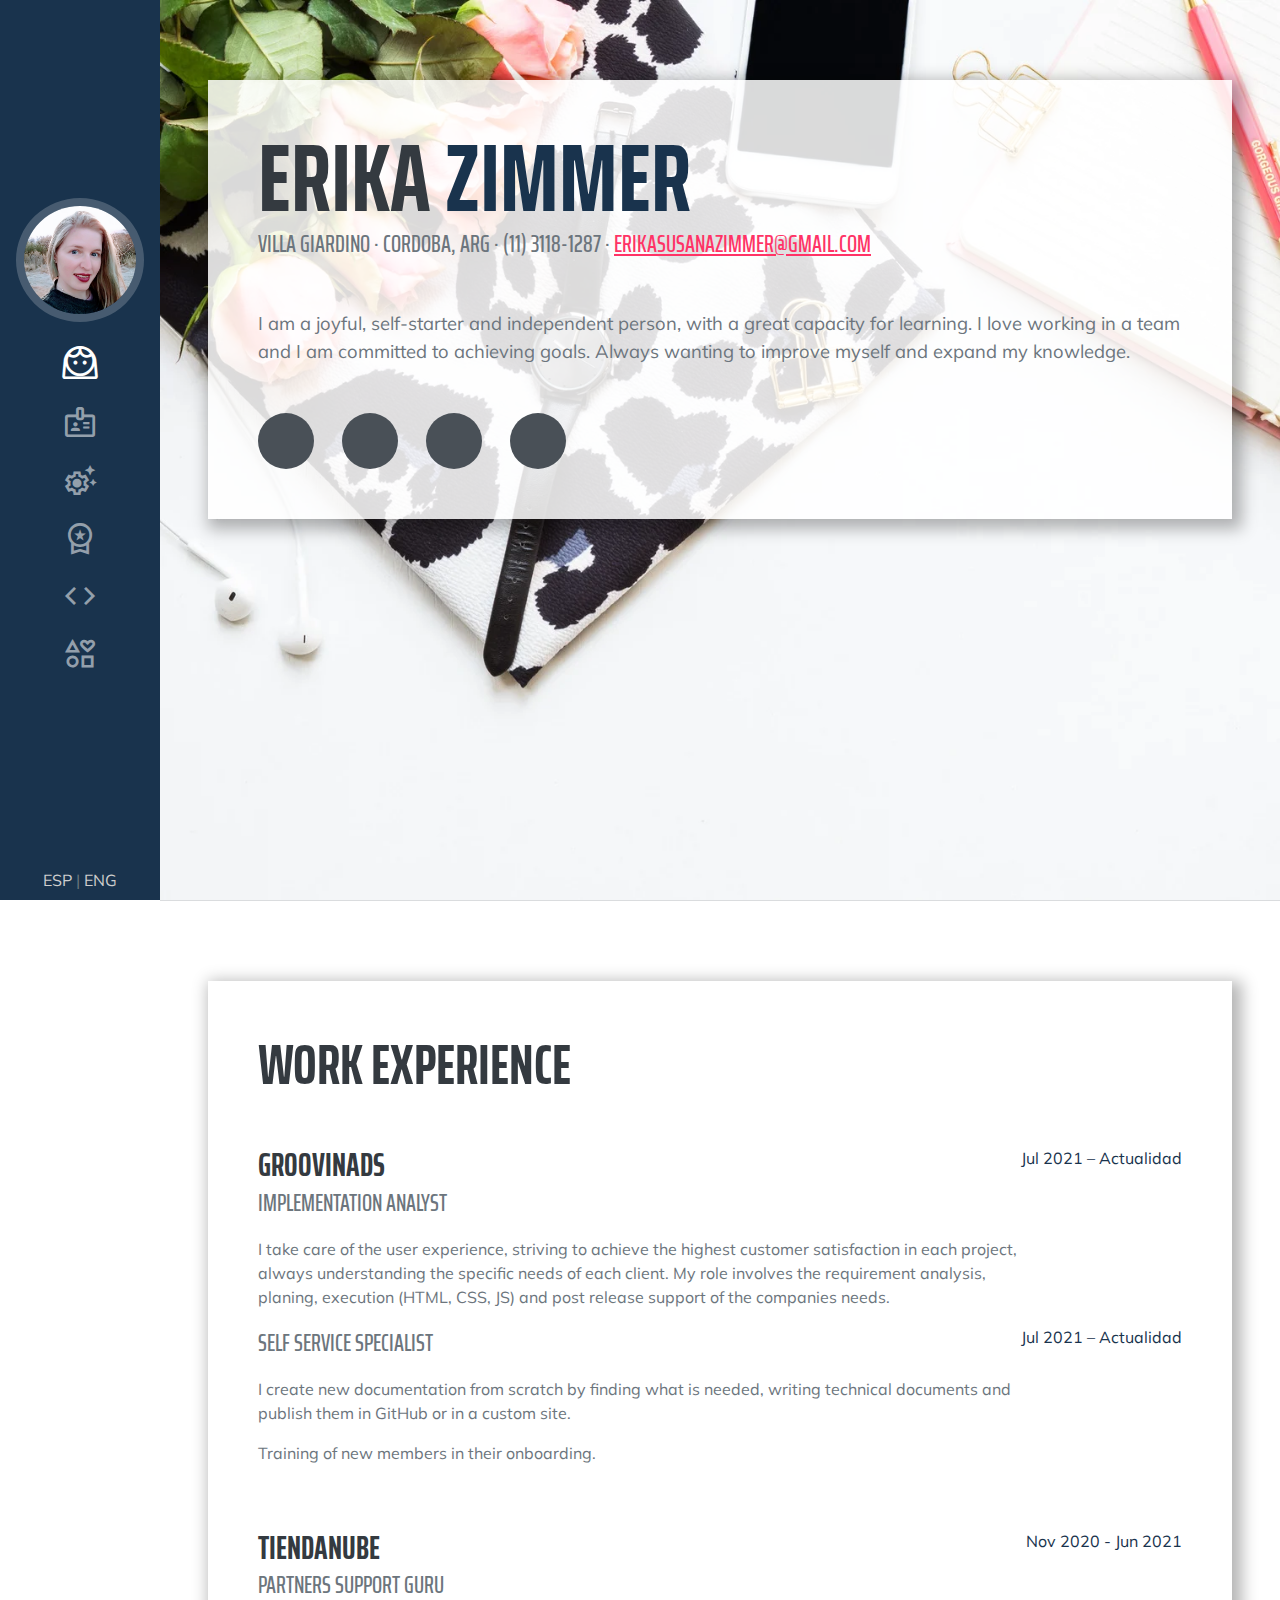
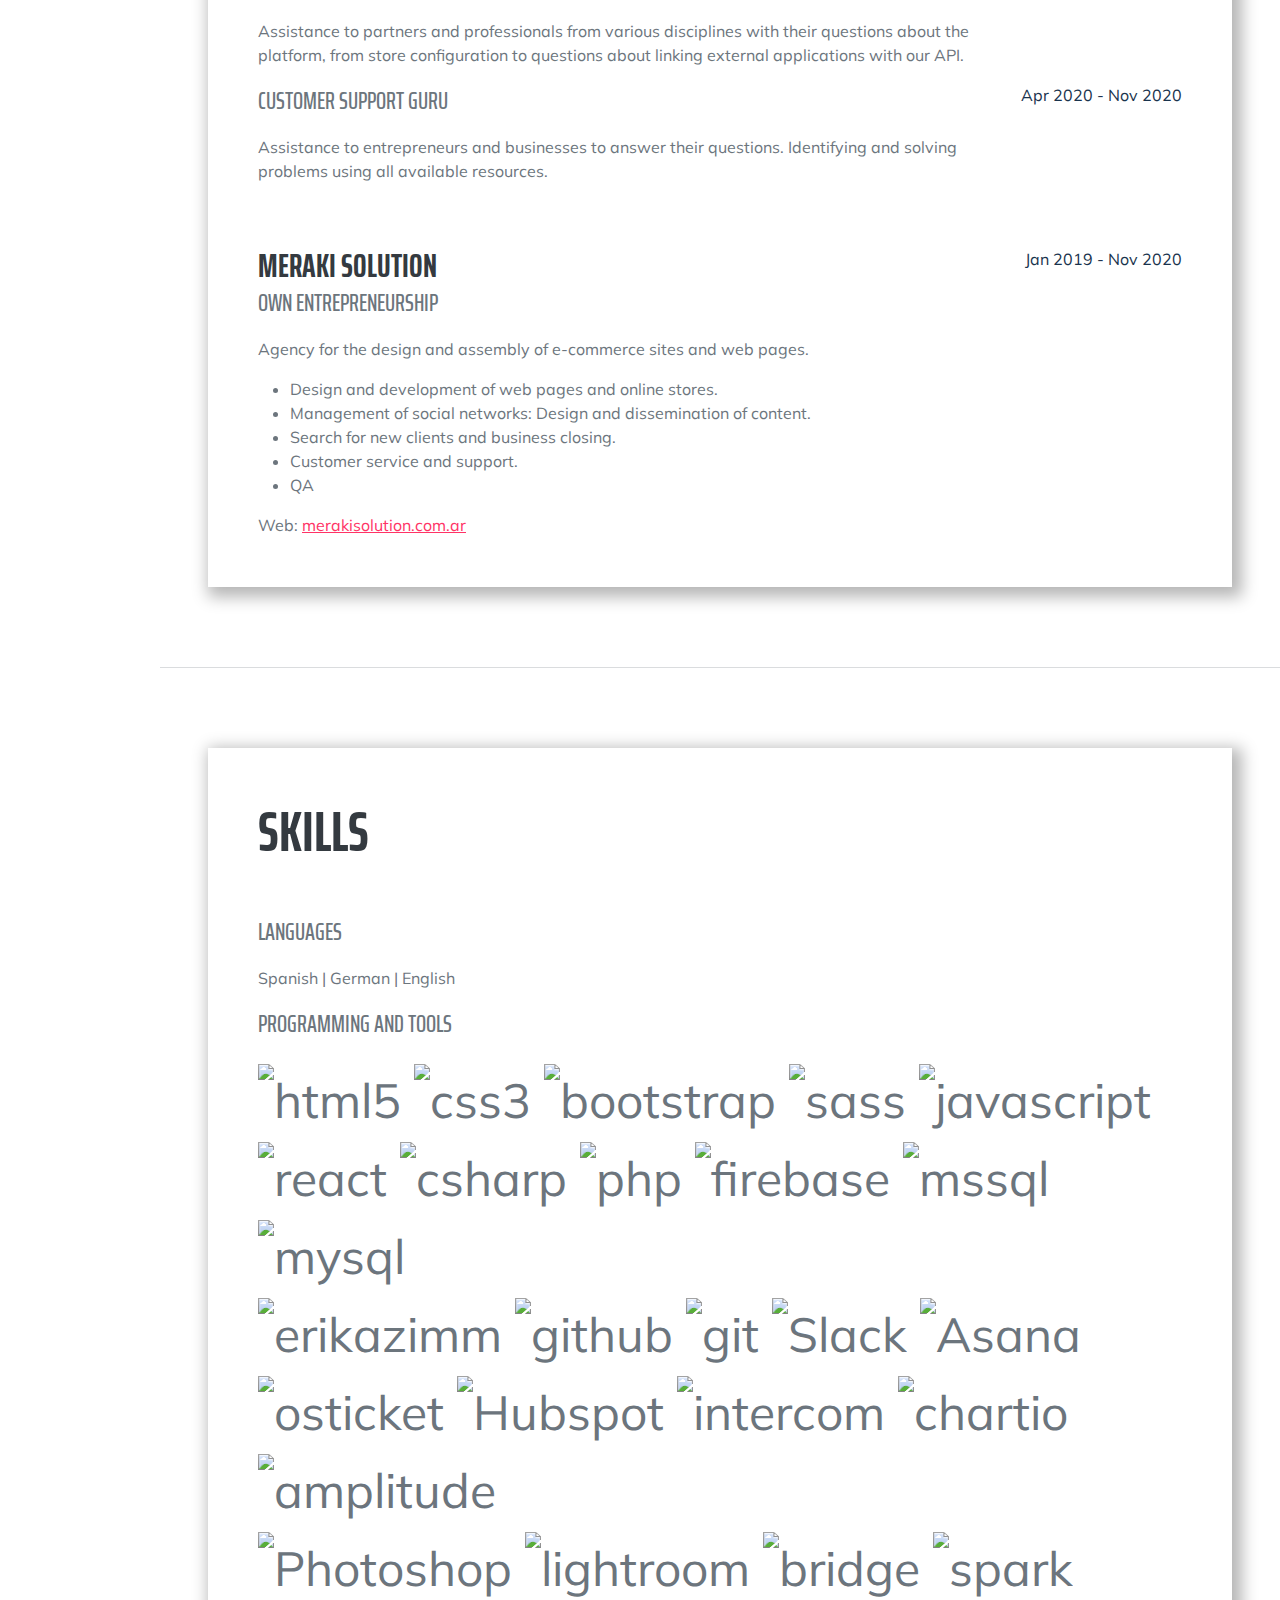
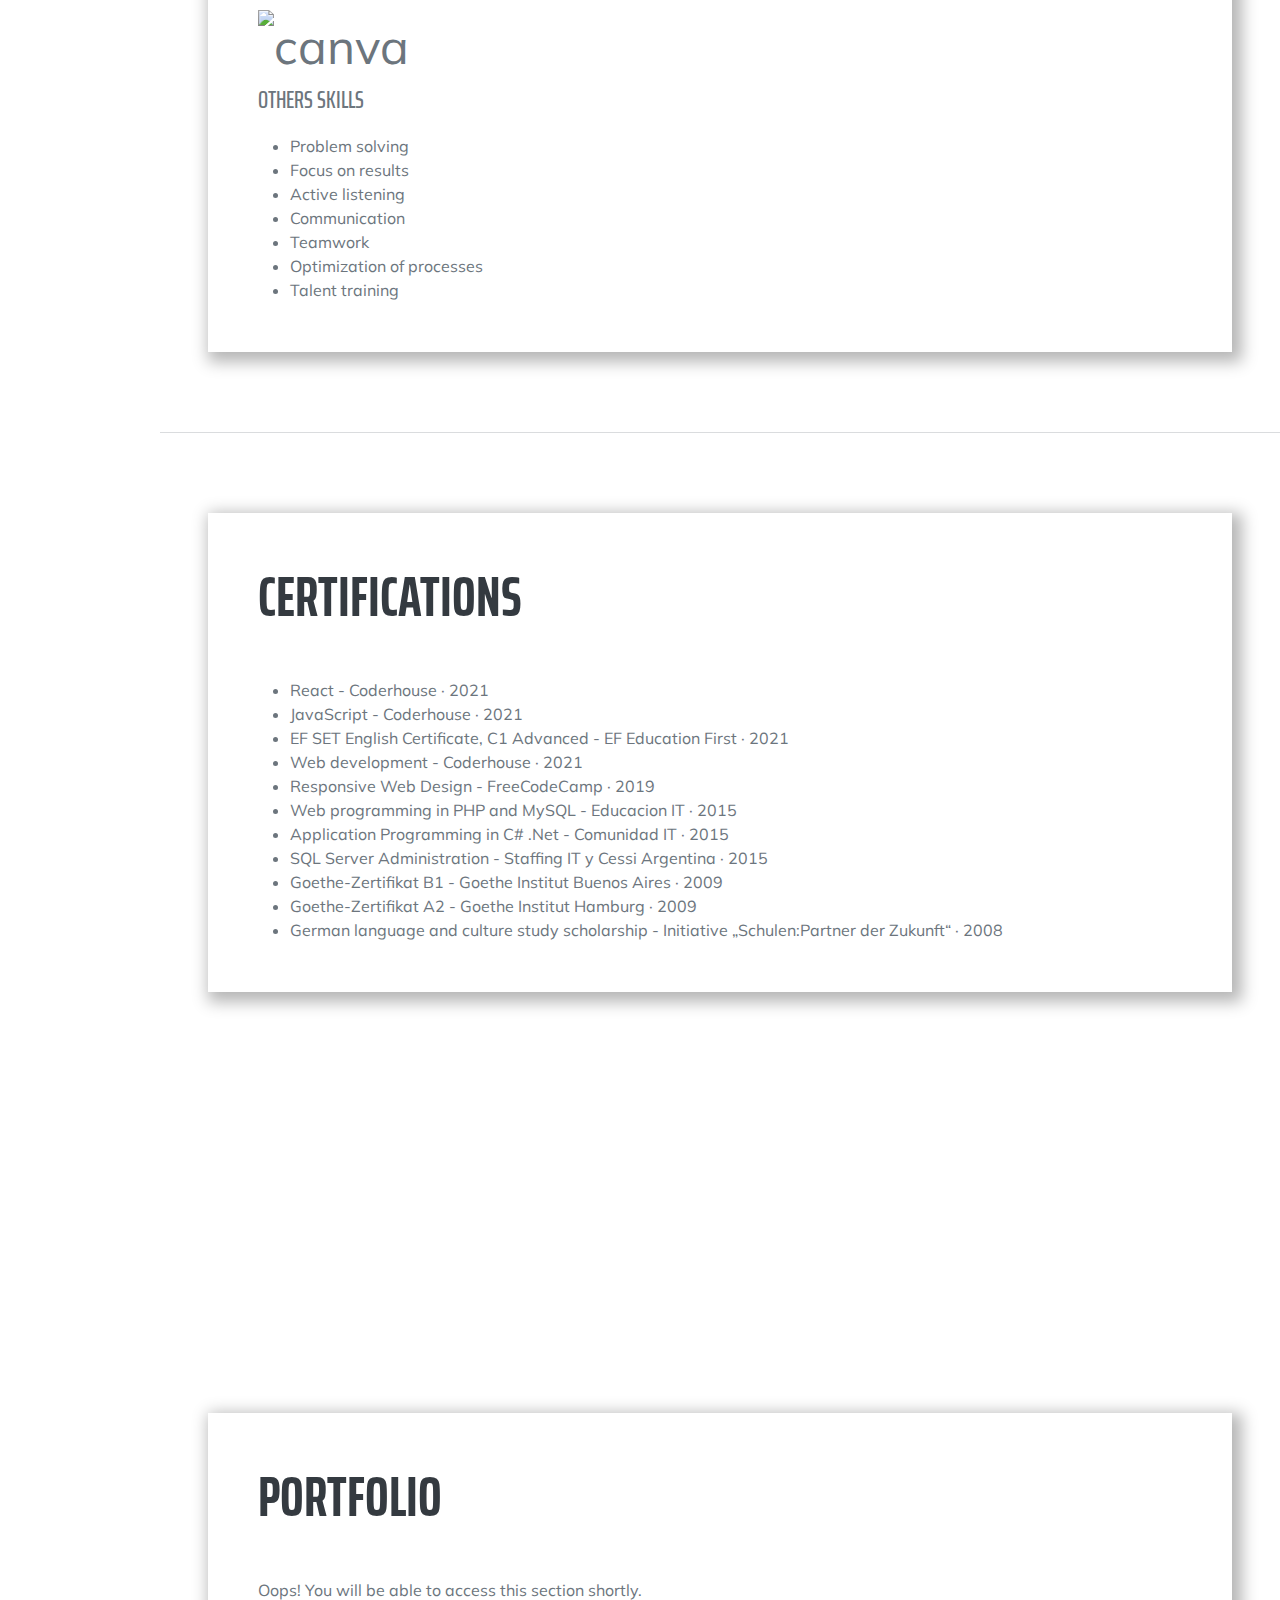
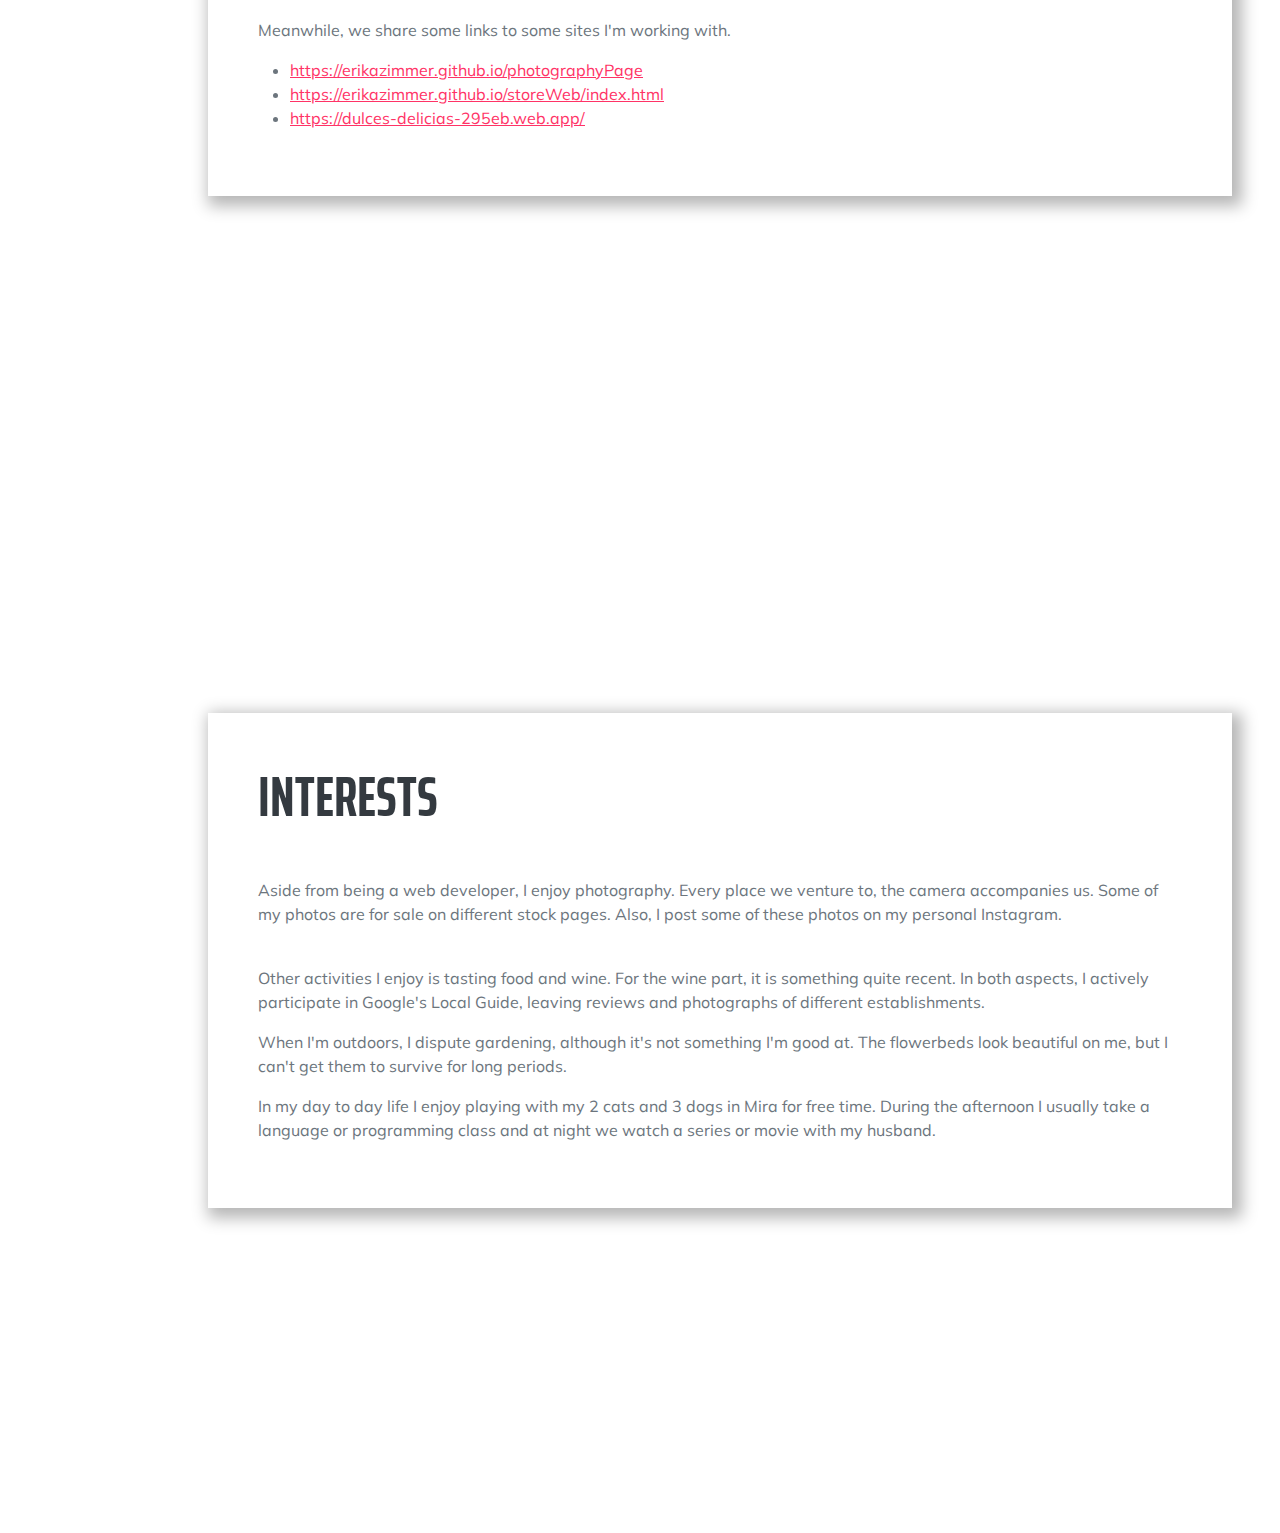
==== commit 2c8263ed: "Arreglos varios" ====
--- a/index-eng.html
+++ b/index-eng.html
@@ -63,7 +63,7 @@
                         Villa Giardino · Cordoba, ARG · (11) 3118-1287 ·
                         <a href="mailto:name@email.com">erikasusanazimmer@gmail.com</a>
                     </div>
-                    <p class="lead mb-5">I am an joyful, enterprising and independent person, with a great capacity for learning. I have teamwork skills and I am committed to achieving goals. Always wanting to improve myself and expand my knowledge.</p>
+                    <p class="lead mb-5">I am a joyful, self-starter and independent person, with a great capacity for learning. I love working in a team and I am committed to achieving goals. Always wanting to improve myself and expand my knowledge.</p>
                     <div class="social-icons">
                         <a class="social-icon" href="https://www.linkedin.com/in/erika-zimmer-132949a2/" target="_blank"><i class="fab fa-linkedin-in"></i></a>
                         <a class="social-icon" href="https://github.com/ErikaZimmer" target="_blank"><i class="fab fa-github"></i></a>
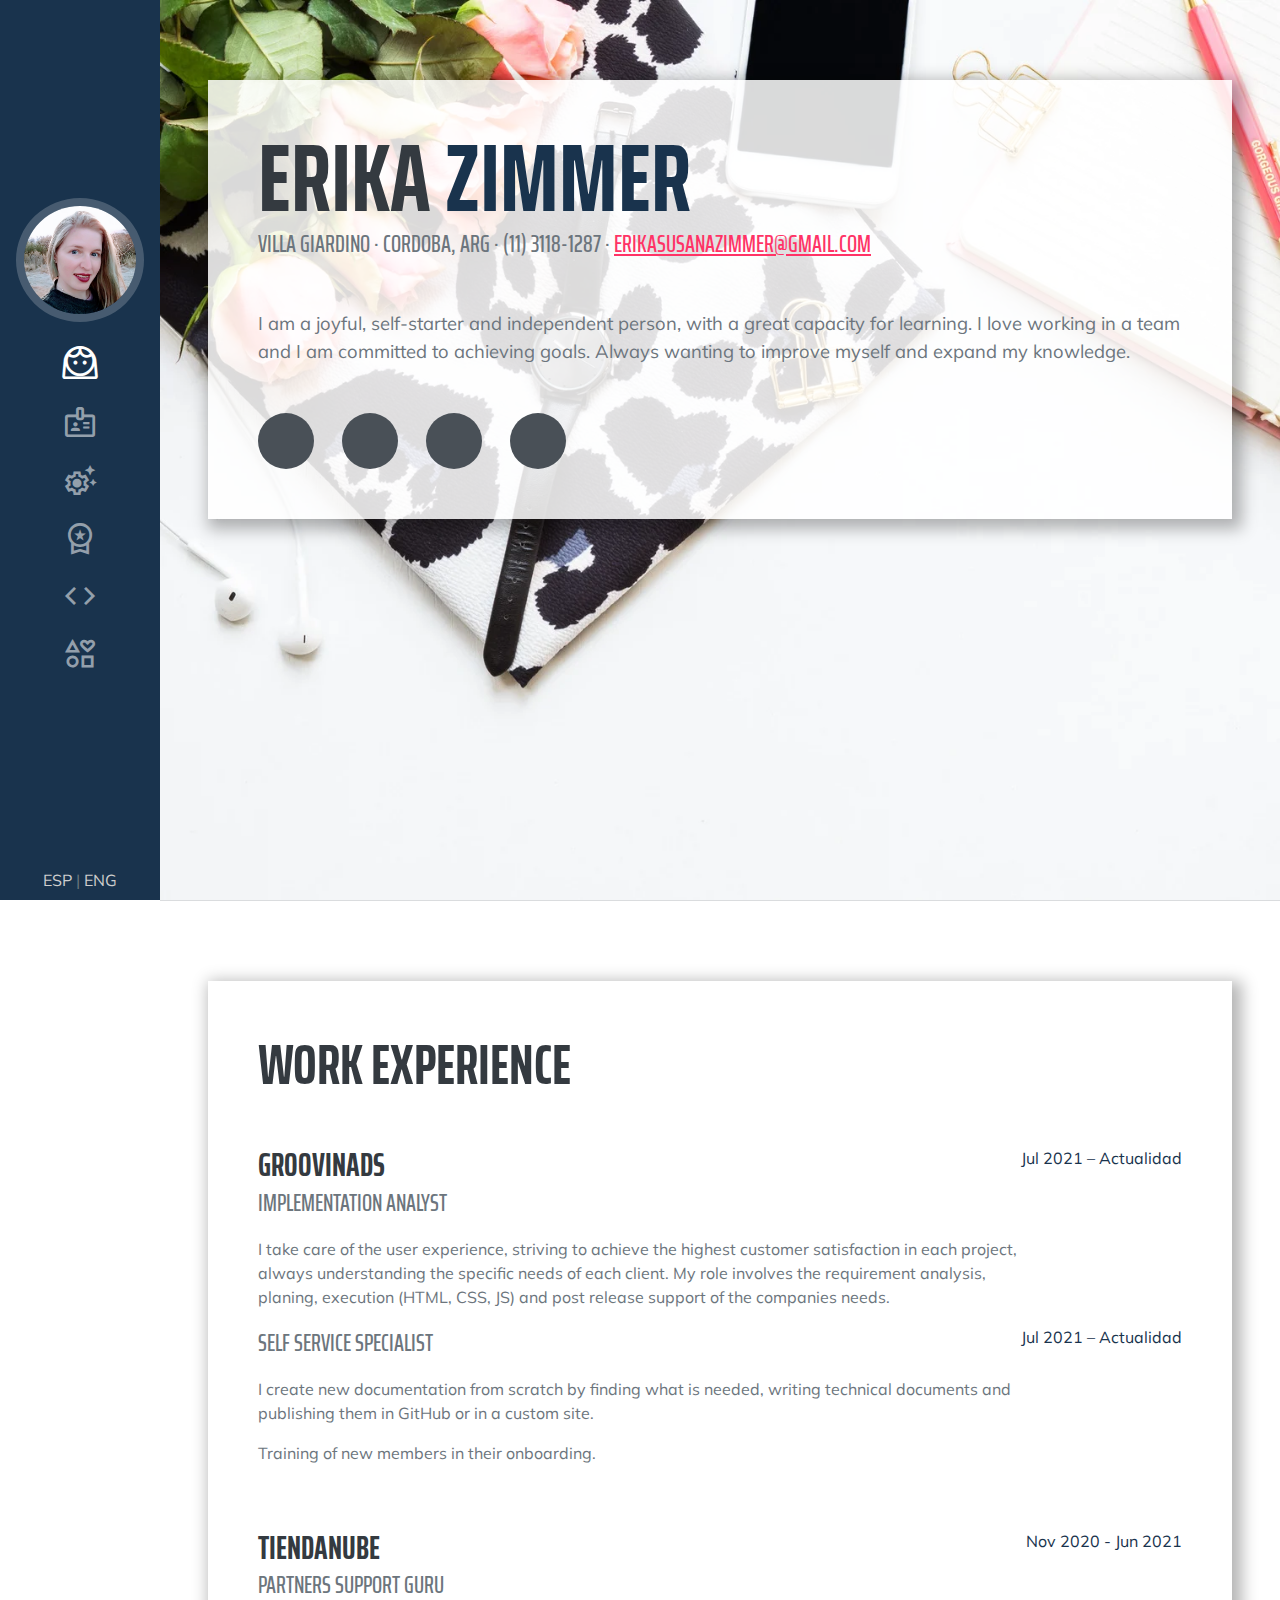
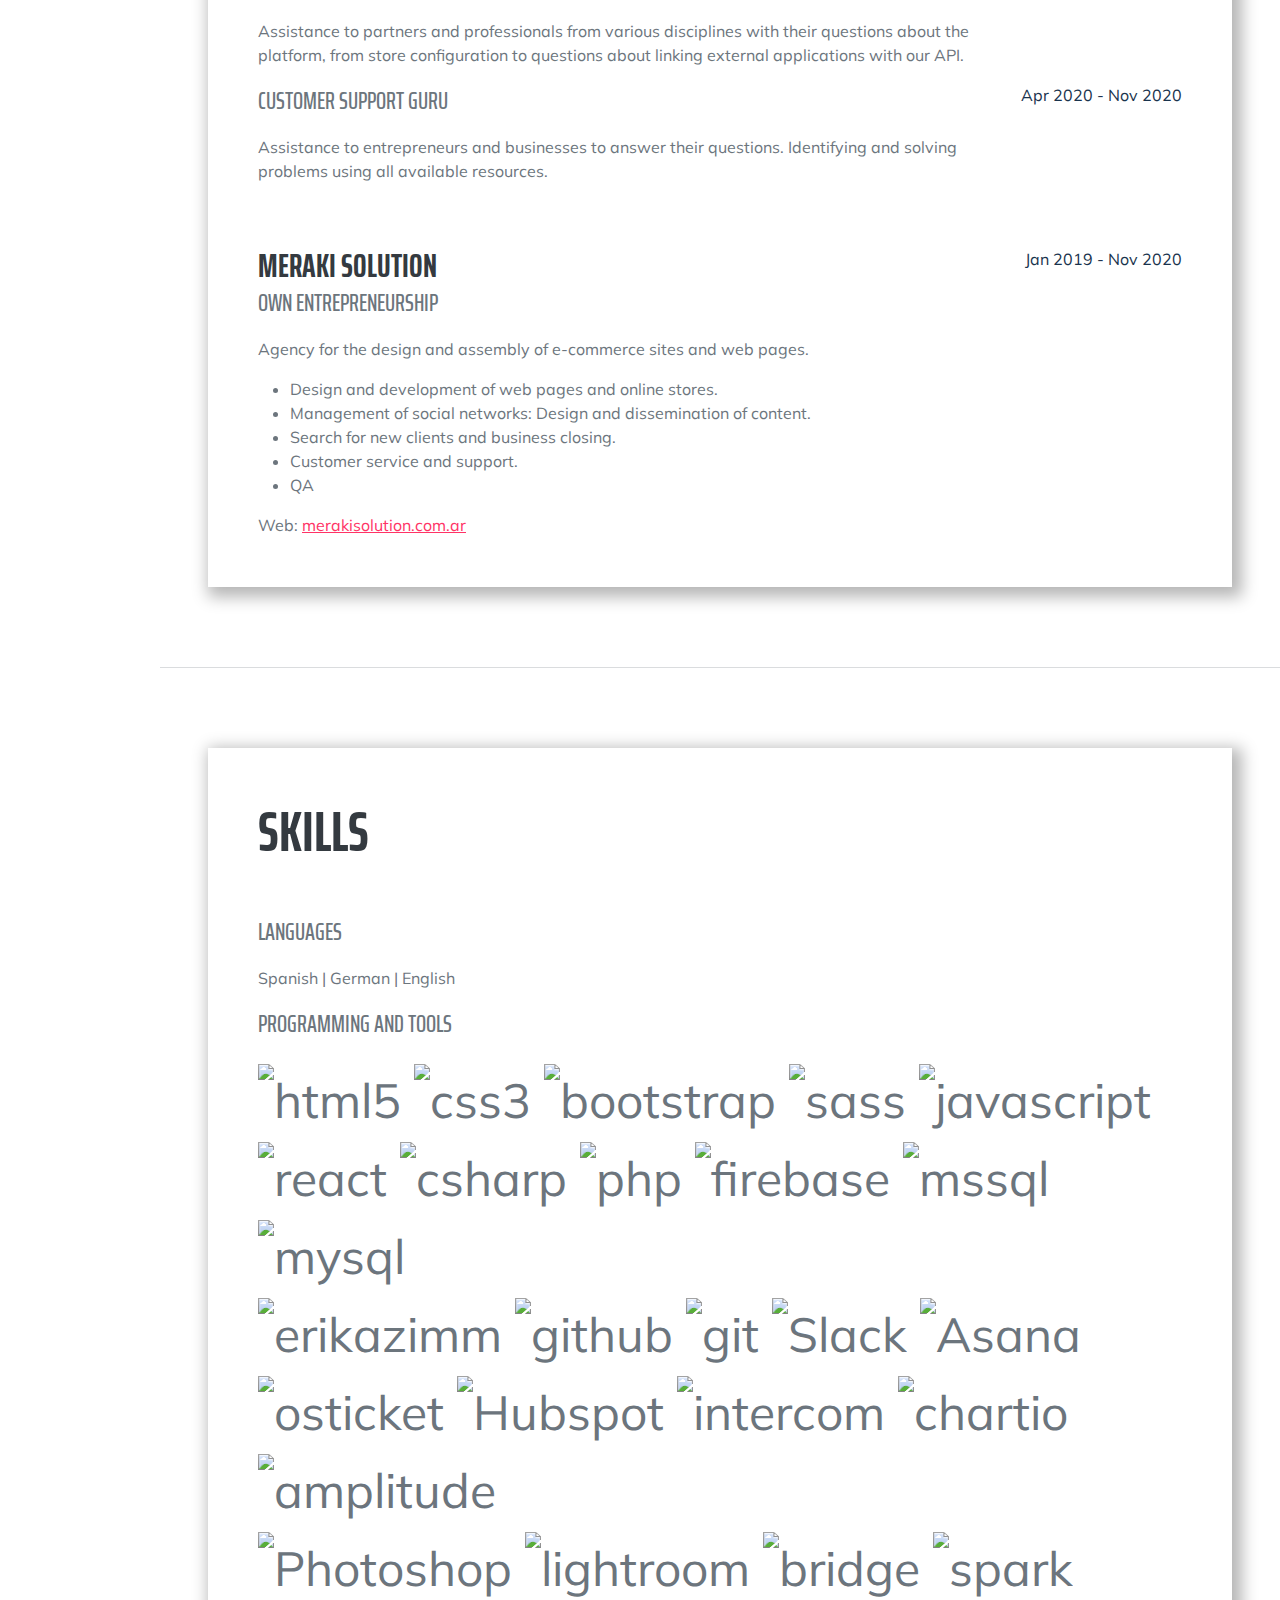
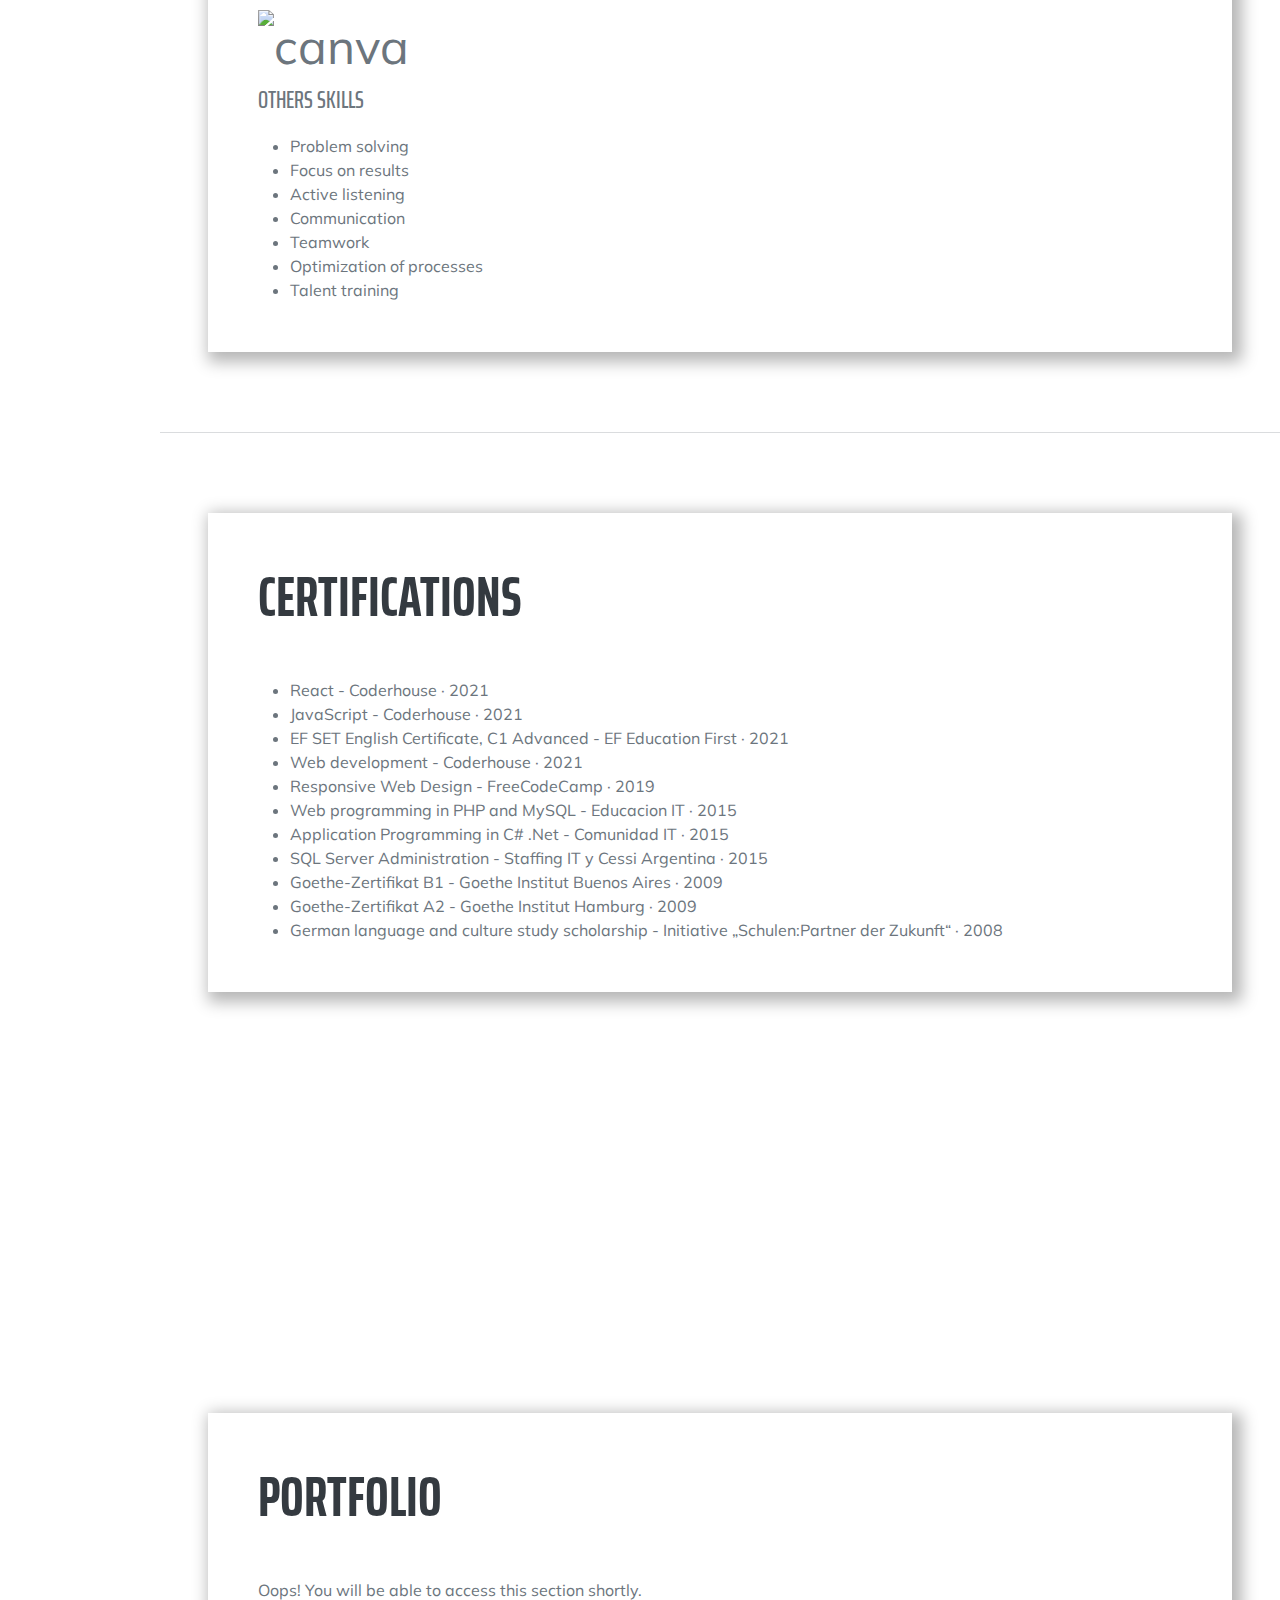
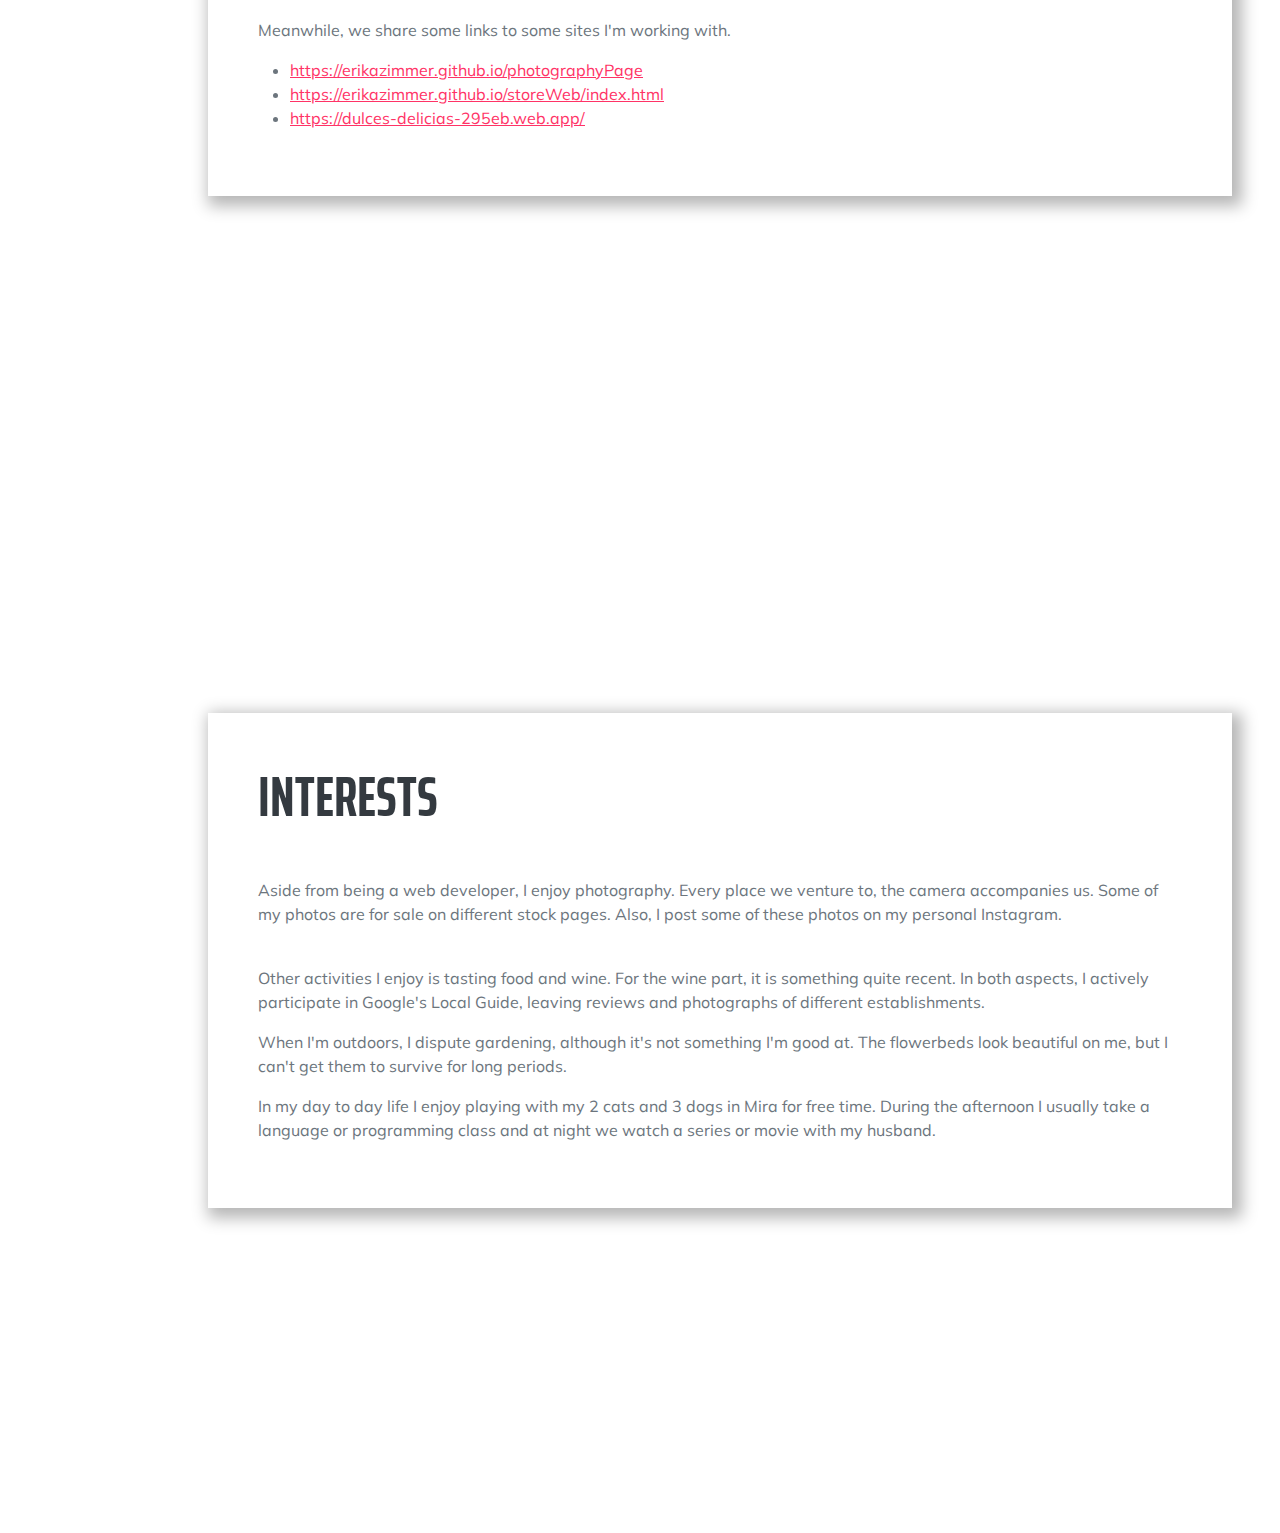
==== commit c0456a1f: "Update index-eng.html" ====
--- a/index-eng.html
+++ b/index-eng.html
@@ -88,7 +88,7 @@
                     <div class="d-flex flex-column flex-md-row justify-content-between mb-5">
                         <div class="flex-grow-1">
                             <div class="subheading mb-3">Self Service Specialist</div>
-                            <p>I create new documentation from scratch by finding what is needed, writing technical documents and publish them in GitHub or in a custom site. </p>
+                            <p>I create new documentation from scratch by finding what is needed, writing technical documents and publishing them in GitHub or in a custom site. </p>
                             <p>Training of new members in their onboarding.</p>
                         </div>
                         <div class="flex-shrink-0"><span class="text-primary">Jul 2021 – Actualidad</span></div>
